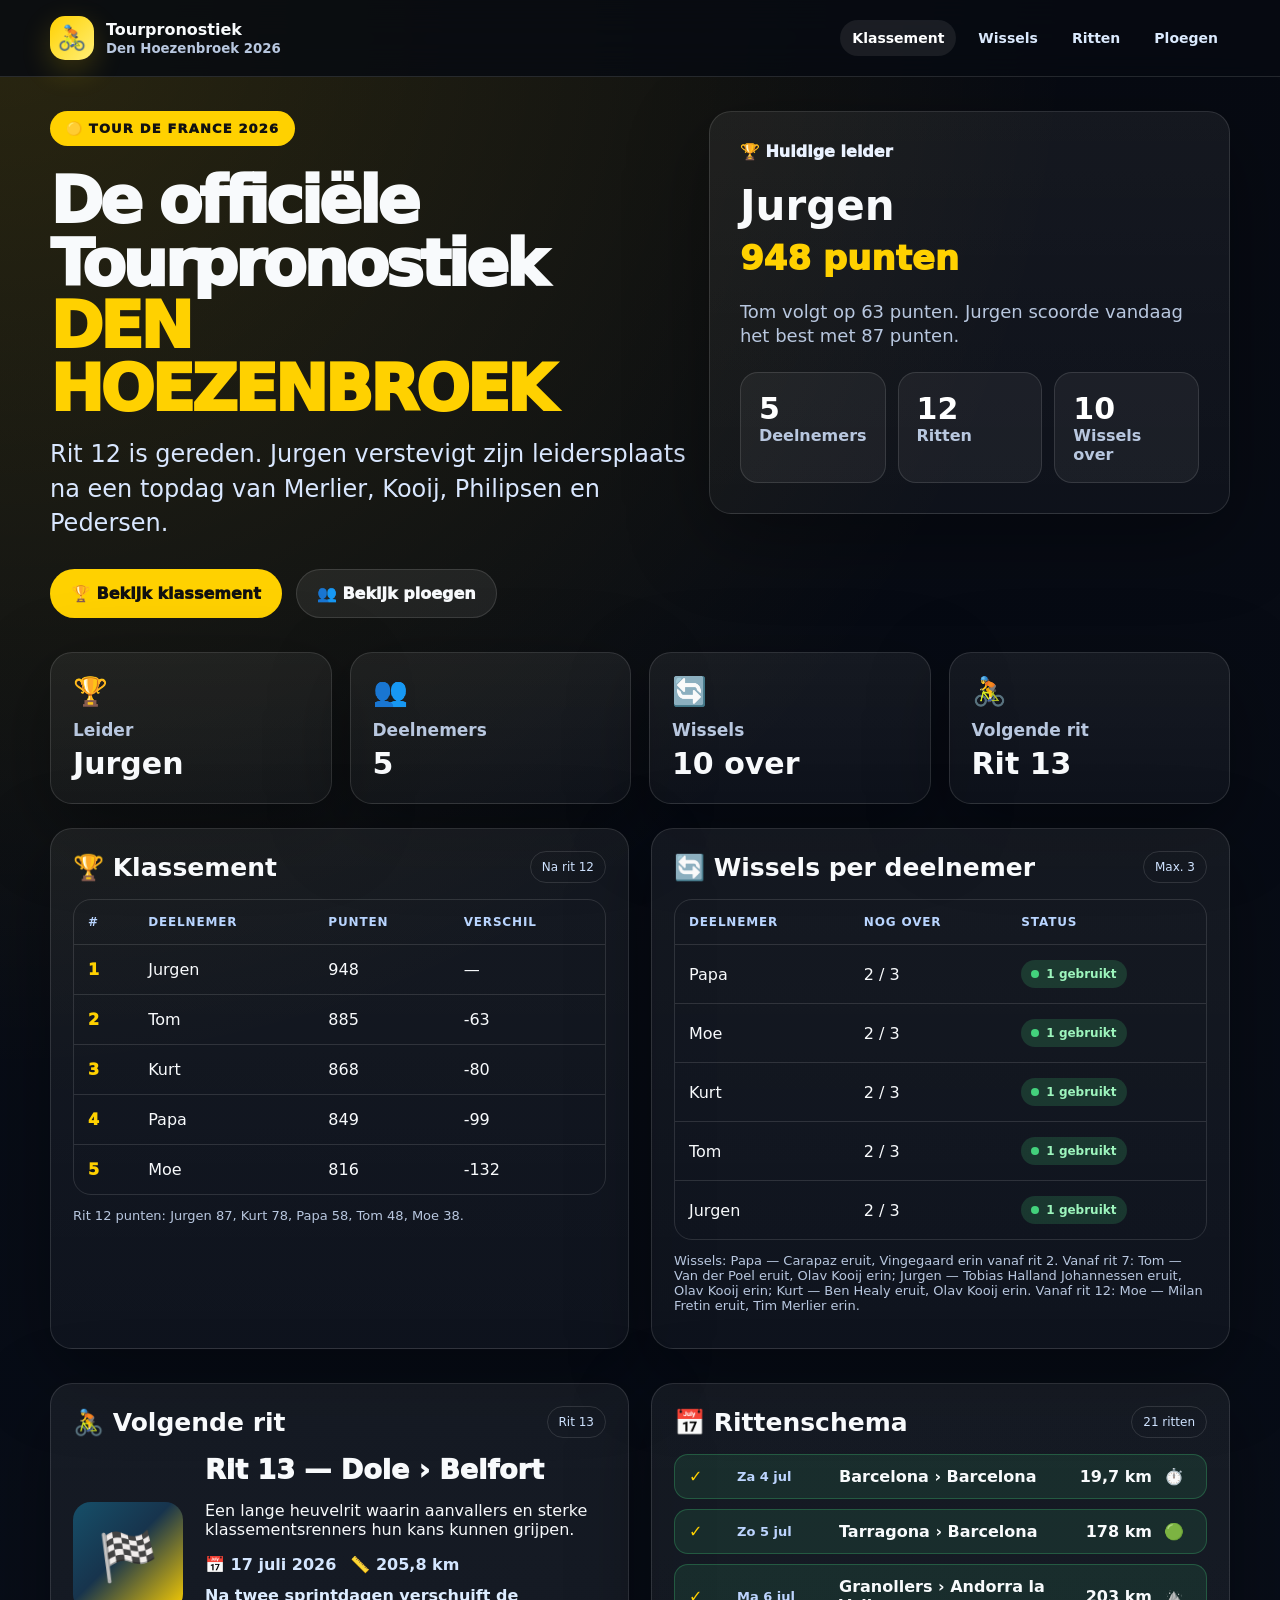
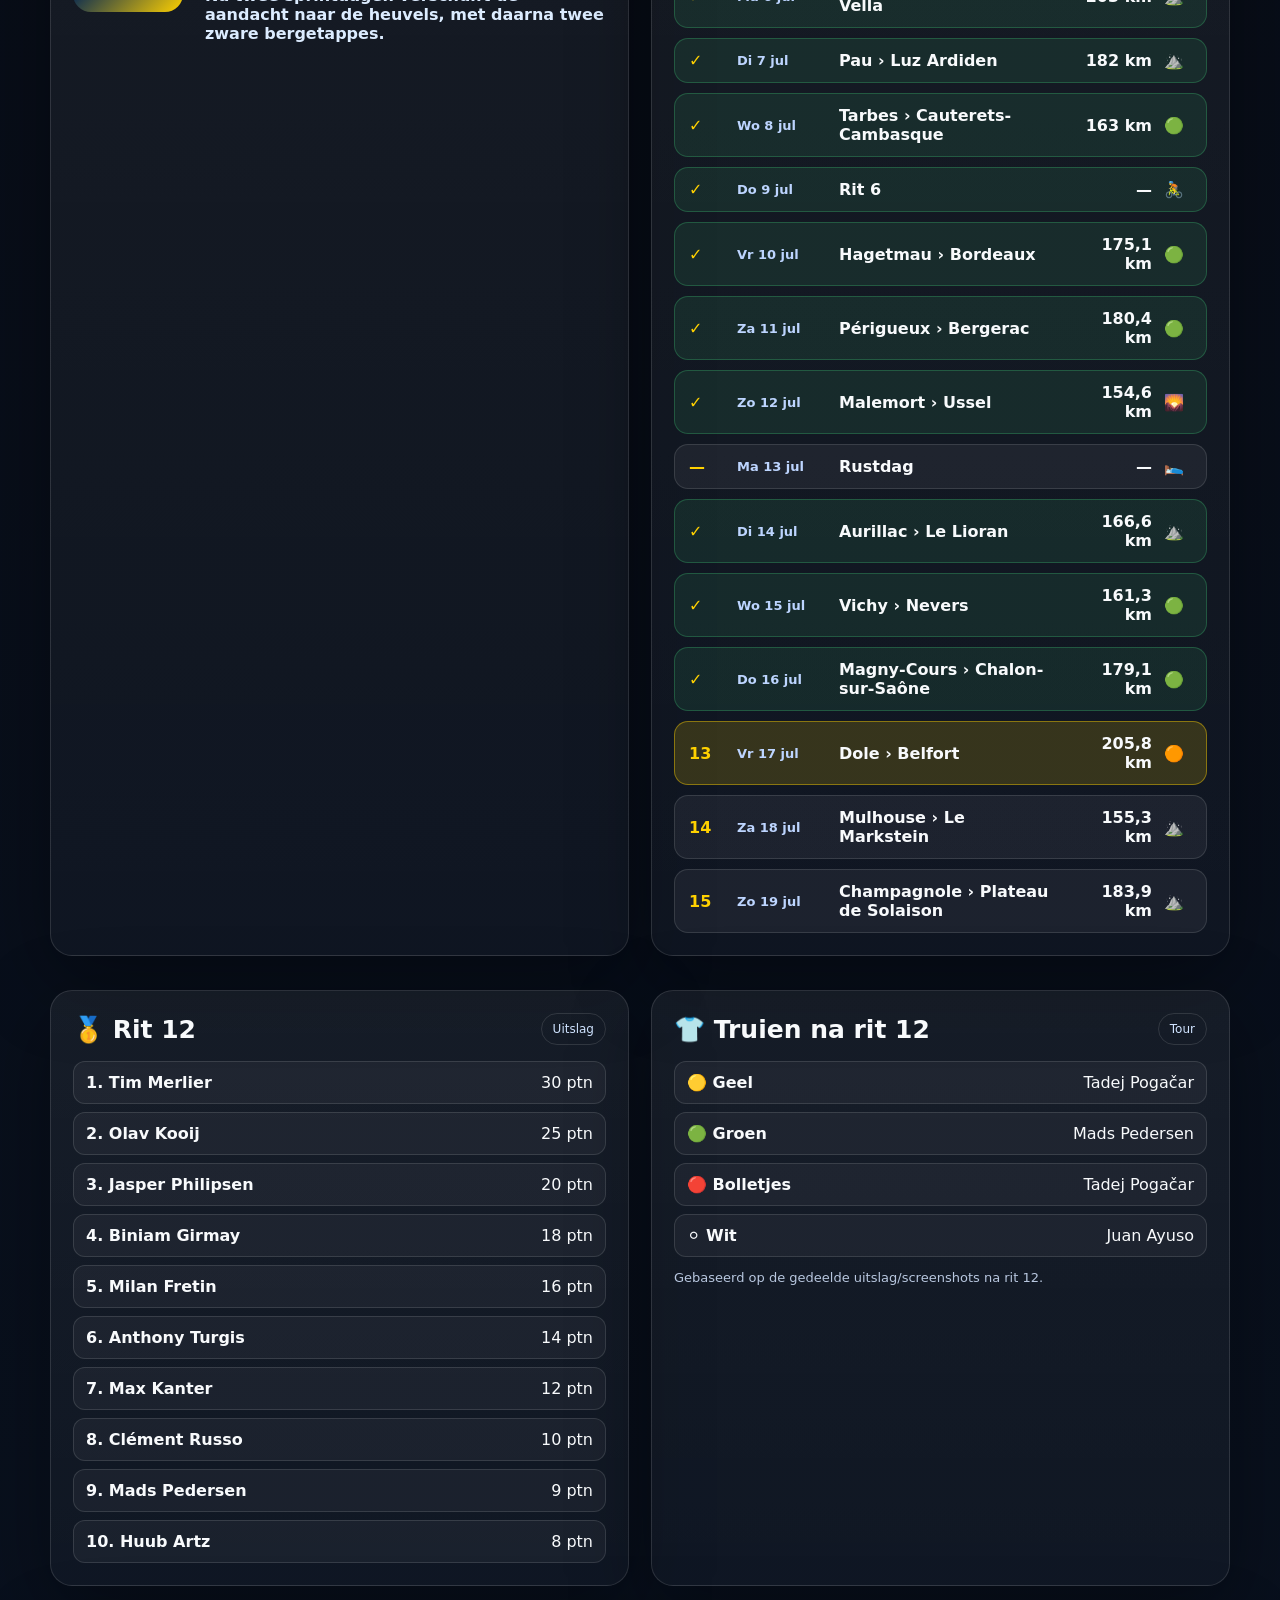
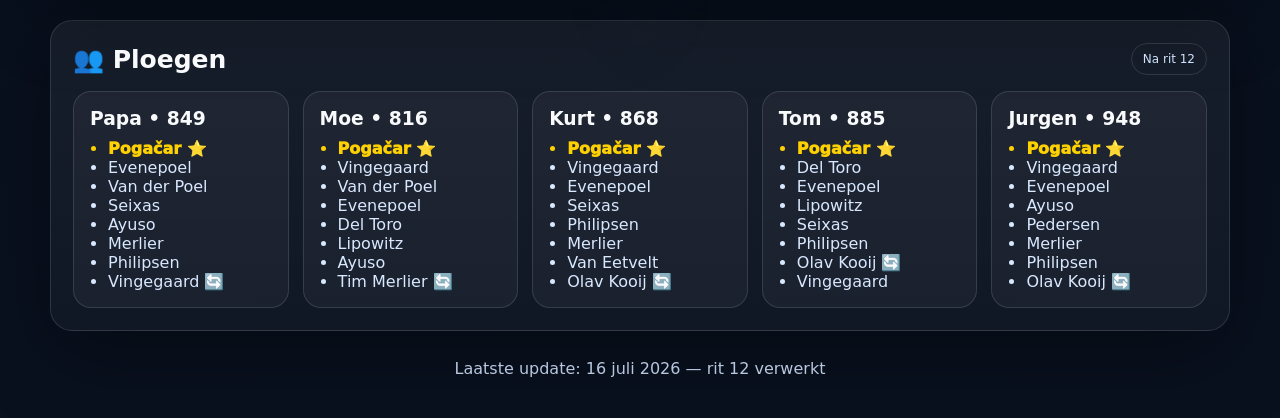
==== index..html @ 15040948 "Add files via upload" ====
<!doctype html>
<html lang="nl">
<head>
  <meta charset="utf-8" />
  <meta name="viewport" content="width=device-width, initial-scale=1" />
  <title>Tourpronostiek Den Hoezenbroek</title>
  <meta name="description" content="De officiële Tourpronostiek van Den Hoezenbroek" />
  <link rel="icon" href="data:image/svg+xml,%3Csvg xmlns='http://www.w3.org/2000/svg' viewBox='0 0 64 64'%3E%3Crect width='64' height='64' rx='16' fill='%23ffd100'/%3E%3Ctext x='32' y='39' text-anchor='middle' font-size='23' font-family='Arial' font-weight='900' fill='%23070a12'%3EDH%3C/text%3E%3C/svg%3E" />
  <style>
    :root{--bg:#070a12;--panel:#111827;--panel2:#172033;--line:rgba(255,255,255,.12);--text:#f8fafc;--muted:#b8c7df;--yellow:#ffd100;--green:#43d17c;--red:#ff5f6d;--blue:#62a6ff;--shadow:0 24px 80px rgba(0,0,0,.35);--radius:22px}
    *{box-sizing:border-box} html{scroll-behavior:smooth} body{margin:0;font-family:Inter,system-ui,-apple-system,Segoe UI,Roboto,Arial,sans-serif;background:radial-gradient(circle at top left,rgba(255,209,0,.14),transparent 28%),linear-gradient(180deg,#070a12 0%,#09111f 100%);color:var(--text);overflow-x:hidden} a{color:inherit;text-decoration:none}.wrap{width:min(1180px,calc(100% - 36px));margin-inline:auto}.site-header{position:sticky;top:0;z-index:10;background:rgba(7,10,18,.82);backdrop-filter:blur(18px);border-bottom:1px solid var(--line)}.nav{height:76px;display:flex;align-items:center;justify-content:space-between;gap:20px}.brand{display:flex;align-items:center;gap:12px;font-weight:900}.brand-icon{display:grid;place-items:center;width:44px;height:44px;border-radius:15px;background:linear-gradient(135deg,var(--yellow),#ffef77);color:#111;font-size:24px;box-shadow:0 10px 30px rgba(255,209,0,.2)}.brand small{display:block;color:var(--muted);font-weight:700;margin-top:2px}.nav-links{display:flex;gap:10px;flex-wrap:wrap}.nav-links a{padding:10px 12px;border-radius:999px;color:#dbeafe;font-weight:800;font-size:14px}.nav-links a:hover,.nav-links a.active{background:rgba(255,255,255,.08);color:#fff}.hero{padding:34px 0 26px}.hero-grid{display:grid;grid-template-columns:1.1fr .9fr;gap:22px;align-items:start}.pill{display:inline-flex;align-items:center;gap:8px;background:var(--yellow);color:#111;padding:10px 16px;border-radius:999px;font-weight:1000;letter-spacing:.09em;text-transform:uppercase;font-size:13px}.title{margin:24px 0 16px;font-size:clamp(38px,5vw,64px);line-height:.98;letter-spacing:-.055em;font-weight:1000}.yellow{display:block;color:var(--yellow)}.lead{max-width:720px;color:#d9e7ff;font-size:clamp(18px,2vw,24px);line-height:1.45;margin:0}.actions{display:flex;gap:14px;flex-wrap:wrap;margin-top:28px}.btn{display:inline-flex;align-items:center;justify-content:center;gap:8px;border-radius:999px;padding:14px 20px;font-weight:1000;border:1px solid var(--line)}.btn.primary{background:var(--yellow);color:#111;border-color:transparent}.btn.secondary{background:rgba(255,255,255,.07)}.card,.panel,.stat-card{background:linear-gradient(180deg,rgba(255,255,255,.06),rgba(255,255,255,.03));border:1px solid var(--line);border-radius:var(--radius);box-shadow:var(--shadow)}.leader{padding:30px}.eyebrow{font-weight:1000;color:#eaf2ff}.leader h2{font-size:42px;margin:20px 0 6px}.leader .points{font-size:34px;font-weight:1000;color:var(--yellow);margin:0 0 16px}.leader p{color:var(--muted);font-size:18px;line-height:1.35}.mini-stats{display:grid;grid-template-columns:repeat(3,1fr);gap:12px;margin-top:24px}.mini{padding:18px;border-radius:18px;background:rgba(255,255,255,.05);border:1px solid var(--line)}.mini strong{display:block;font-size:30px;color:#fff}.mini span{color:var(--muted);font-weight:700}.stat-grid{display:grid;grid-template-columns:repeat(4,1fr);gap:18px;margin:8px 0 24px}.stat-card{padding:22px}.stat-card .icon{font-size:28px}.stat-card h3{margin:12px 0 6px;color:var(--muted);font-size:17px}.stat-card strong{font-size:30px}.layout{display:grid;grid-template-columns:1fr 1fr;gap:22px;margin-bottom:34px}.panel{padding:22px}.panel-head{display:flex;align-items:center;justify-content:space-between;gap:12px;margin-bottom:16px}.panel h2{margin:0;font-size:25px}.tag{font-size:12px;border:1px solid var(--line);border-radius:999px;padding:8px 11px;color:#cfe3ff}.table-wrap{overflow-x:auto;border:1px solid var(--line);border-radius:18px}.table{width:100%;border-collapse:collapse;min-width:520px}.table th,.table td{padding:15px 14px;text-align:left;border-bottom:1px solid var(--line)}.table th{font-size:12px;color:#b9d5ff;text-transform:uppercase;letter-spacing:.07em}.table tr:last-child td{border-bottom:0}.rank{font-weight:1000;color:var(--yellow)}.status{display:inline-flex;align-items:center;gap:7px;background:rgba(67,209,124,.18);color:#9df5bd;border-radius:999px;padding:7px 10px;font-size:12px;font-weight:900}.dot{width:8px;height:8px;border-radius:50%;background:var(--green)}.stage-card{display:grid;grid-template-columns:110px 1fr;gap:22px;align-items:center}.stage-img{width:110px;height:110px;border-radius:18px;background:linear-gradient(135deg,#164f69 0%,#17344d 45%,#ffd100 100%);display:grid;place-items:center;font-size:48px}.stage-title{font-size:27px;font-weight:1000;margin:0 0 10px}.stage-meta{display:flex;flex-wrap:wrap;gap:14px;color:#d4e6ff;font-weight:800}.stage-note{margin-top:12px;color:#dcecff;font-weight:800}.schedule{display:grid;gap:10px}.stage-row{display:grid;grid-template-columns:36px 90px 1fr 80px 28px;align-items:center;gap:12px;padding:12px 14px;border-radius:14px;background:rgba(255,255,255,.055);border:1px solid var(--line);font-weight:900}.stage-row.done{background:rgba(67,209,124,.10);border-color:rgba(67,209,124,.28)}.stage-row.current{background:rgba(255,209,0,.16);border-color:rgba(255,209,0,.42)}.stage-row .num{color:var(--yellow)}.stage-row .date{color:#bdd5ff;font-size:13px}.stage-row .dist{text-align:right}.summary-grid{display:grid;grid-template-columns:repeat(5,1fr);gap:14px}.rider-card{padding:16px;border-radius:18px;background:rgba(255,255,255,.045);border:1px solid var(--line)}.rider-card h3{margin:0 0 10px}.rider-card ul{margin:0;padding-left:18px;color:#d8e8ff}.captain{color:var(--yellow);font-weight:1000}.footer{padding:28px 0 40px;color:var(--muted);text-align:center}.mobile-list{display:none}.result-list{display:grid;gap:8px}.result-item{display:flex;align-items:center;justify-content:space-between;gap:14px;padding:11px 12px;border-radius:12px;background:rgba(255,255,255,.045);border:1px solid var(--line)}.small{font-size:13px;color:var(--muted)}
    @media(max-width:900px){.nav{height:auto;padding:14px 0;align-items:flex-start}.nav-links{justify-content:flex-start}.hero-grid,.layout{grid-template-columns:1fr}.stat-grid{grid-template-columns:1fr 1fr}.leader h2{font-size:34px}.mini-stats{grid-template-columns:1fr 1fr 1fr}.stage-row{grid-template-columns:32px 74px 1fr 64px 24px}.wrap{width:min(100% - 24px,1180px)}}
    @media(max-width:560px){.brand small{display:none}.nav-links a{font-size:13px;padding:8px 9px}.hero{padding:22px 0}.title{font-size:42px;letter-spacing:-.045em}.lead{font-size:17px}.actions .btn{width:100%}.stat-grid{grid-template-columns:1fr}.card,.panel{border-radius:18px}.leader{padding:22px}.mini-stats{grid-template-columns:1fr}.table-wrap{display:none}.mobile-list{display:grid;gap:10px}.standing-card{padding:14px;border-radius:14px;border:1px solid var(--line);background:rgba(255,255,255,.05);display:flex;align-items:center;justify-content:space-between;gap:12px}.standing-card strong{font-size:18px}.standing-card .pts{font-size:20px;font-weight:1000;color:var(--yellow)}.stage-card{grid-template-columns:76px 1fr;gap:14px}.stage-img{width:76px;height:76px;font-size:34px}.stage-title{font-size:22px}.stage-meta{font-size:14px;gap:8px}.stage-row{grid-template-columns:30px 1fr 55px 24px}.stage-row .date{display:none}.stage-row .dist{font-size:13px}.summary-grid{grid-template-columns:1fr}.panel h2{font-size:22px}.table{min-width:0}.result-item{font-size:14px}}
  </style>
</head>
<body>
  <header class="site-header"><div class="wrap nav"><a class="brand" href="#"><span class="brand-icon">🚴</span><span>Tourpronostiek<br><small>Den Hoezenbroek 2026</small></span></a><nav class="nav-links"><a class="active" href="#klassement">Klassement</a><a href="#wissels">Wissels</a><a href="#ritten">Ritten</a><a href="#ploegen">Ploegen</a></nav></div></header>
  <main class="wrap">
    <section class="hero"><div class="hero-grid"><div><div class="pill">🟡 Tour de France 2026</div><h1 class="title">De officiële<br>Tourpronostiek<span class="yellow">DEN HOEZENBROEK</span></h1><p class="lead">Rit 12 is gereden. Jurgen verstevigt zijn leidersplaats na een topdag van Merlier, Kooij, Philipsen en Pedersen.</p><div class="actions"><a class="btn primary" href="#klassement">🏆 Bekijk klassement</a><a class="btn secondary" href="#ploegen">👥 Bekijk ploegen</a></div></div><aside class="card leader"><div class="eyebrow">🏆 Huidige leider</div><h2>Jurgen</h2><p class="points">948 punten</p><p>Tom volgt op 63 punten. Jurgen scoorde vandaag het best met 87 punten.</p><div class="mini-stats"><div class="mini"><strong>5</strong><span>Deelnemers</span></div><div class="mini"><strong>12</strong><span>Ritten</span></div><div class="mini"><strong>10</strong><span>Wissels over</span></div></div></aside></div></section>
    <section class="stat-grid"><div class="stat-card"><div class="icon">🏆</div><h3>Leider</h3><strong>Jurgen</strong></div><div class="stat-card"><div class="icon">👥</div><h3>Deelnemers</h3><strong>5</strong></div><div class="stat-card"><div class="icon">🔄</div><h3>Wissels</h3><strong>10 over</strong></div><div class="stat-card"><div class="icon">🚴</div><h3>Volgende rit</h3><strong>Rit 13</strong></div></section>
    <section class="layout" id="klassement"><div class="panel"><div class="panel-head"><h2>🏆 Klassement</h2><span class="tag">Na rit 12</span></div><div class="table-wrap"><table class="table"><thead><tr><th>#</th><th>Deelnemer</th><th>Punten</th><th>Verschil</th></tr></thead><tbody><tr><td class="rank">1</td><td>Jurgen</td><td>948</td><td>—</td></tr><tr><td class="rank">2</td><td>Tom</td><td>885</td><td>-63</td></tr><tr><td class="rank">3</td><td>Kurt</td><td>868</td><td>-80</td></tr><tr><td class="rank">4</td><td>Papa</td><td>849</td><td>-99</td></tr><tr><td class="rank">5</td><td>Moe</td><td>816</td><td>-132</td></tr></tbody></table></div><div class="mobile-list"><div class="standing-card"><div><strong>🥇 Jurgen</strong><br><span class="small">Leider</span></div><div class="pts">948</div></div><div class="standing-card"><div><strong>🥈 Tom</strong><br><span class="small">-63</span></div><div class="pts">885</div></div><div class="standing-card"><div><strong>🥉 Kurt</strong><br><span class="small">-80</span></div><div class="pts">868</div></div><div class="standing-card"><div><strong>4. Papa</strong><br><span class="small">-99</span></div><div class="pts">849</div></div><div class="standing-card"><div><strong>5. Moe</strong><br><span class="small">-132</span></div><div class="pts">816</div></div></div><p class="small">Rit 12 punten: Jurgen 87, Kurt 78, Papa 58, Tom 48, Moe 38.</p></div>
      <div class="panel" id="wissels"><div class="panel-head"><h2>🔄 Wissels per deelnemer</h2><span class="tag">Max. 3</span></div><div class="table-wrap"><table class="table"><thead><tr><th>Deelnemer</th><th>Nog over</th><th>Status</th></tr></thead><tbody><tr><td>Papa</td><td>2 / 3</td><td><span class="status"><span class="dot"></span>1 gebruikt</span></td></tr><tr><td>Moe</td><td>2 / 3</td><td><span class="status"><span class="dot"></span>1 gebruikt</span></td></tr><tr><td>Kurt</td><td>2 / 3</td><td><span class="status"><span class="dot"></span>1 gebruikt</span></td></tr><tr><td>Tom</td><td>2 / 3</td><td><span class="status"><span class="dot"></span>1 gebruikt</span></td></tr><tr><td>Jurgen</td><td>2 / 3</td><td><span class="status"><span class="dot"></span>1 gebruikt</span></td></tr></tbody></table></div><div class="mobile-list"><div class="standing-card"><strong>Papa</strong><span class="pts">2/3</span></div><div class="standing-card"><strong>Moe</strong><span class="pts">2/3</span></div><div class="standing-card"><strong>Kurt</strong><span class="pts">2/3</span></div><div class="standing-card"><strong>Tom</strong><span class="pts">2/3</span></div><div class="standing-card"><strong>Jurgen</strong><span class="pts">2/3</span></div></div><p class="small">Wissels: Papa — Carapaz eruit, Vingegaard erin vanaf rit 2. Vanaf rit 7: Tom — Van der Poel eruit, Olav Kooij erin; Jurgen — Tobias Halland Johannessen eruit, Olav Kooij erin; Kurt — Ben Healy eruit, Olav Kooij erin. Vanaf rit 12: Moe — Milan Fretin eruit, Tim Merlier erin.</p></div></section>
    <section class="layout" id="ritten"><div class="panel"><div class="panel-head"><h2>🚴 Volgende rit</h2><span class="tag">Rit 13</span></div><div class="stage-card"><div class="stage-img">🏁</div><div><p class="stage-title">Rit 13 — Dole › Belfort</p><p>Een lange heuvelrit waarin aanvallers en sterke klassementsrenners hun kans kunnen grijpen.</p><div class="stage-meta"><span>📅 17 juli 2026</span><span>📏 205,8 km</span></div><p class="stage-note">Na twee sprintdagen verschuift de aandacht naar de heuvels, met daarna twee zware bergetappes.</p></div></div></div><div class="panel"><div class="panel-head"><h2>📅 Rittenschema</h2><span class="tag">21 ritten</span></div><div class="schedule"><div class="stage-row done"><span class="num">✓</span><span class="date">Za 4 jul</span><span>Barcelona › Barcelona</span><span class="dist">19,7 km</span><span>⏱️</span></div><div class="stage-row done"><span class="num">✓</span><span class="date">Zo 5 jul</span><span>Tarragona › Barcelona</span><span class="dist">178 km</span><span>🟢</span></div><div class="stage-row done"><span class="num">✓</span><span class="date">Ma 6 jul</span><span>Granollers › Andorra la Vella</span><span class="dist">203 km</span><span>⛰️</span></div><div class="stage-row done"><span class="num">✓</span><span class="date">Di 7 jul</span><span>Pau › Luz Ardiden</span><span class="dist">182 km</span><span>⛰️</span></div><div class="stage-row done"><span class="num">✓</span><span class="date">Wo 8 jul</span><span>Tarbes › Cauterets-Cambasque</span><span class="dist">163 km</span><span>🟢</span></div><div class="stage-row done"><span class="num">✓</span><span class="date">Do 9 jul</span><span>Rit 6</span><span class="dist">—</span><span>🚴</span></div><div class="stage-row done"><span class="num">✓</span><span class="date">Vr 10 jul</span><span>Hagetmau › Bordeaux</span><span class="dist">175,1 km</span><span>🟢</span></div><div class="stage-row done"><span class="num">✓</span><span class="date">Za 11 jul</span><span>Périgueux › Bergerac</span><span class="dist">180,4 km</span><span>🟢</span></div><div class="stage-row done"><span class="num">✓</span><span class="date">Zo 12 jul</span><span>Malemort › Ussel</span><span class="dist">154,6 km</span><span>🌄</span></div><div class="stage-row"><span class="num">—</span><span class="date">Ma 13 jul</span><span>Rustdag</span><span class="dist">—</span><span>🛌</span></div><div class="stage-row done"><span class="num">✓</span><span class="date">Di 14 jul</span><span>Aurillac › Le Lioran</span><span class="dist">166,6 km</span><span>⛰️</span></div><div class="stage-row done"><span class="num">✓</span><span class="date">Wo 15 jul</span><span>Vichy › Nevers</span><span class="dist">161,3 km</span><span>🟢</span></div><div class="stage-row done"><span class="num">✓</span><span class="date">Do 16 jul</span><span>Magny-Cours › Chalon-sur-Saône</span><span class="dist">179,1 km</span><span>🟢</span></div><div class="stage-row current"><span class="num">13</span><span class="date">Vr 17 jul</span><span>Dole › Belfort</span><span class="dist">205,8 km</span><span>🟠</span></div><div class="stage-row"><span class="num">14</span><span class="date">Za 18 jul</span><span>Mulhouse › Le Markstein</span><span class="dist">155,3 km</span><span>⛰️</span></div><div class="stage-row"><span class="num">15</span><span class="date">Zo 19 jul</span><span>Champagnole › Plateau de Solaison</span><span class="dist">183,9 km</span><span>⛰️</span></div></div></div></section>
    <section class="layout"><div class="panel"><div class="panel-head"><h2>🥇 Rit 12</h2><span class="tag">Uitslag</span></div><div class="result-list"><div class="result-item"><strong>1. Tim Merlier</strong><span>30 ptn</span></div><div class="result-item"><strong>2. Olav Kooij</strong><span>25 ptn</span></div><div class="result-item"><strong>3. Jasper Philipsen</strong><span>20 ptn</span></div><div class="result-item"><strong>4. Biniam Girmay</strong><span>18 ptn</span></div><div class="result-item"><strong>5. Milan Fretin</strong><span>16 ptn</span></div><div class="result-item"><strong>6. Anthony Turgis</strong><span>14 ptn</span></div><div class="result-item"><strong>7. Max Kanter</strong><span>12 ptn</span></div><div class="result-item"><strong>8. Clément Russo</strong><span>10 ptn</span></div><div class="result-item"><strong>9. Mads Pedersen</strong><span>9 ptn</span></div><div class="result-item"><strong>10. Huub Artz</strong><span>8 ptn</span></div></div></div><div class="panel"><div class="panel-head"><h2>👕 Truien na rit 12</h2><span class="tag">Tour</span></div><div class="result-list"><div class="result-item"><strong>🟡 Geel</strong><span>Tadej Pogačar</span></div><div class="result-item"><strong>🟢 Groen</strong><span>Mads Pedersen</span></div><div class="result-item"><strong>🔴 Bolletjes</strong><span>Tadej Pogačar</span></div><div class="result-item"><strong>⚪ Wit</strong><span>Juan Ayuso</span></div></div><p class="small">Gebaseerd op de gedeelde uitslag/screenshots na rit 12.</p></div></section>
    <section class="panel" id="ploegen"><div class="panel-head"><h2>👥 Ploegen</h2><span class="tag">Na rit 12</span></div><div class="summary-grid"><div class="rider-card"><h3>Papa • 849</h3><ul><li class="captain">Pogačar ⭐</li><li>Evenepoel</li><li>Van der Poel</li><li>Seixas</li><li>Ayuso</li><li>Merlier</li><li>Philipsen</li><li>Vingegaard 🔄</li></ul></div><div class="rider-card"><h3>Moe • 816</h3><ul><li class="captain">Pogačar ⭐</li><li>Vingegaard</li><li>Van der Poel</li><li>Evenepoel</li><li>Del Toro</li><li>Lipowitz</li><li>Ayuso</li><li>Tim Merlier 🔄</li></ul></div><div class="rider-card"><h3>Kurt • 868</h3><ul><li class="captain">Pogačar ⭐</li><li>Vingegaard</li><li>Evenepoel</li><li>Seixas</li><li>Philipsen</li><li>Merlier</li><li>Van Eetvelt</li><li>Olav Kooij 🔄</li></ul></div><div class="rider-card"><h3>Tom • 885</h3><ul><li class="captain">Pogačar ⭐</li><li>Del Toro</li><li>Evenepoel</li><li>Lipowitz</li><li>Seixas</li><li>Philipsen</li><li>Olav Kooij 🔄</li><li>Vingegaard</li></ul></div><div class="rider-card"><h3>Jurgen • 948</h3><ul><li class="captain">Pogačar ⭐</li><li>Vingegaard</li><li>Evenepoel</li><li>Ayuso</li><li>Pedersen</li><li>Merlier</li><li>Philipsen</li><li>Olav Kooij 🔄</li></ul></div></div></section>
  </main><footer class="wrap footer">Laatste update: 16 juli 2026 — rit 12 verwerkt</footer>
</body>
</html>
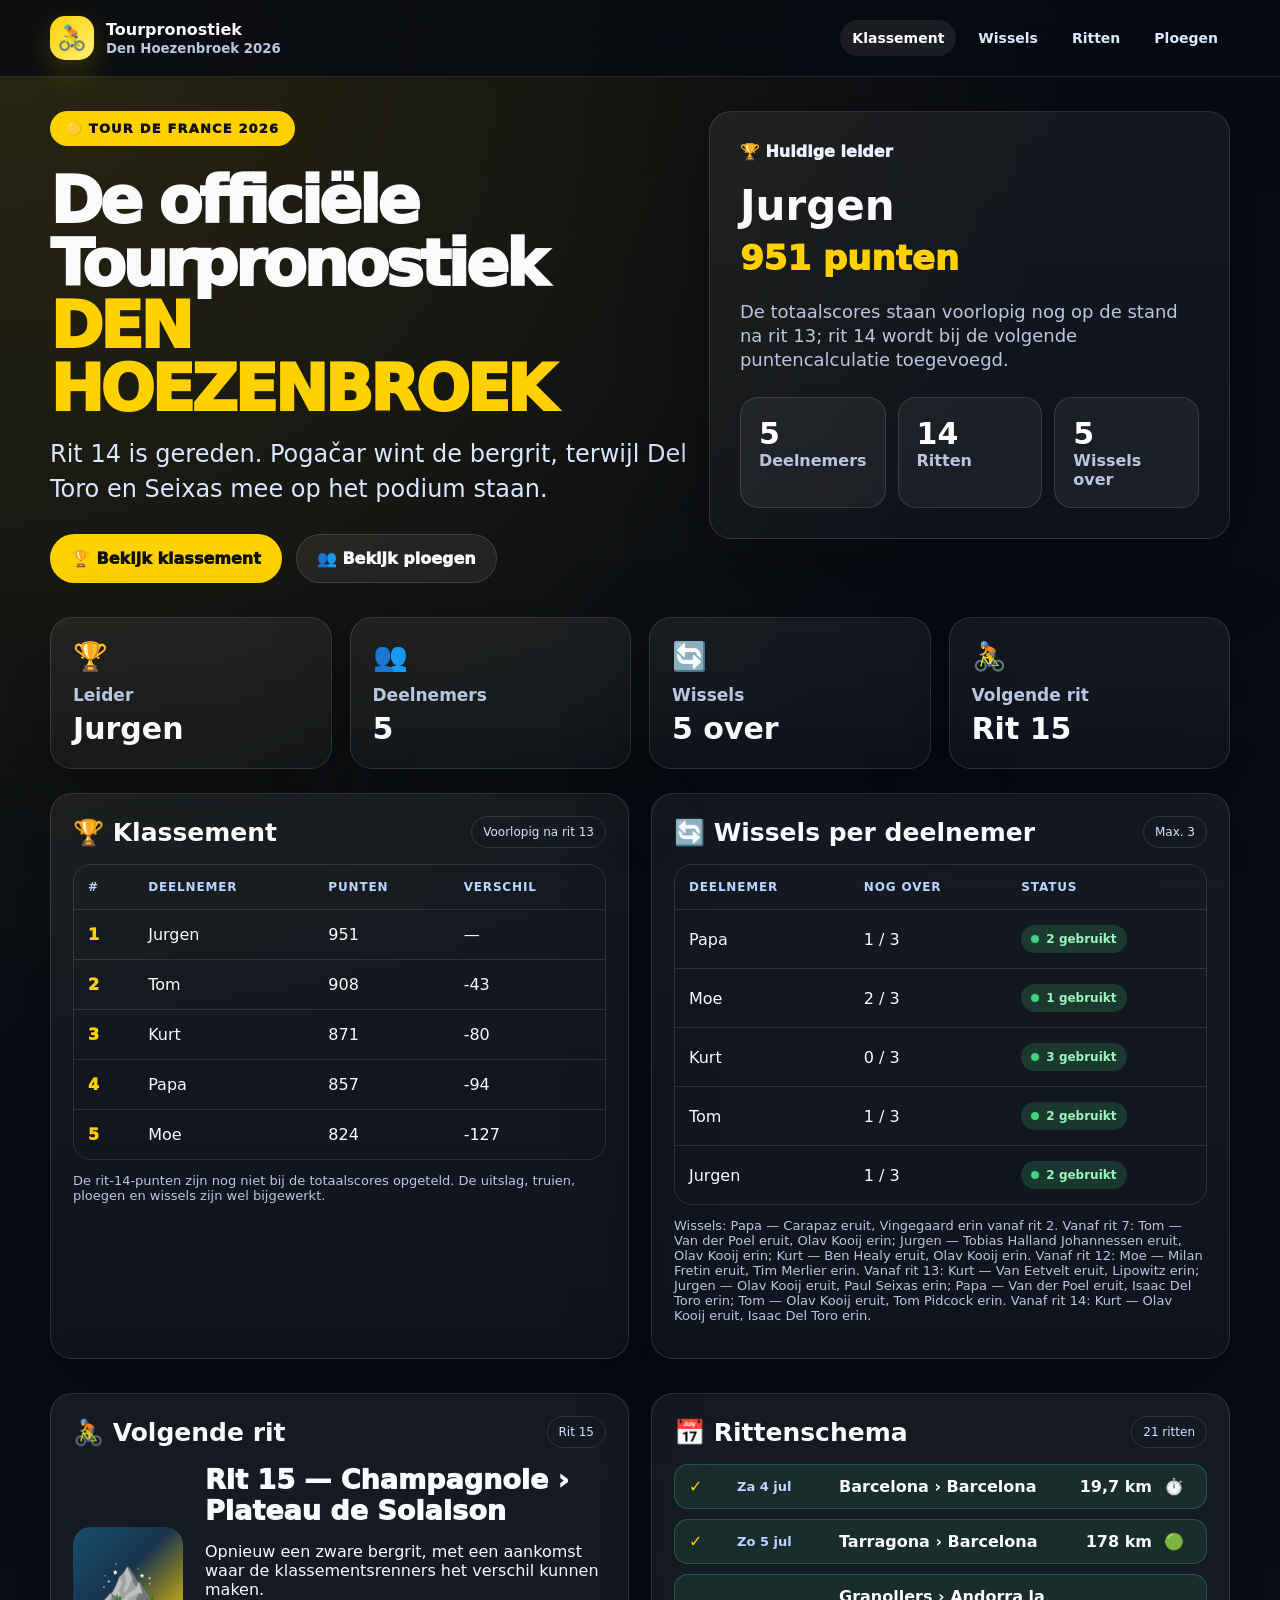
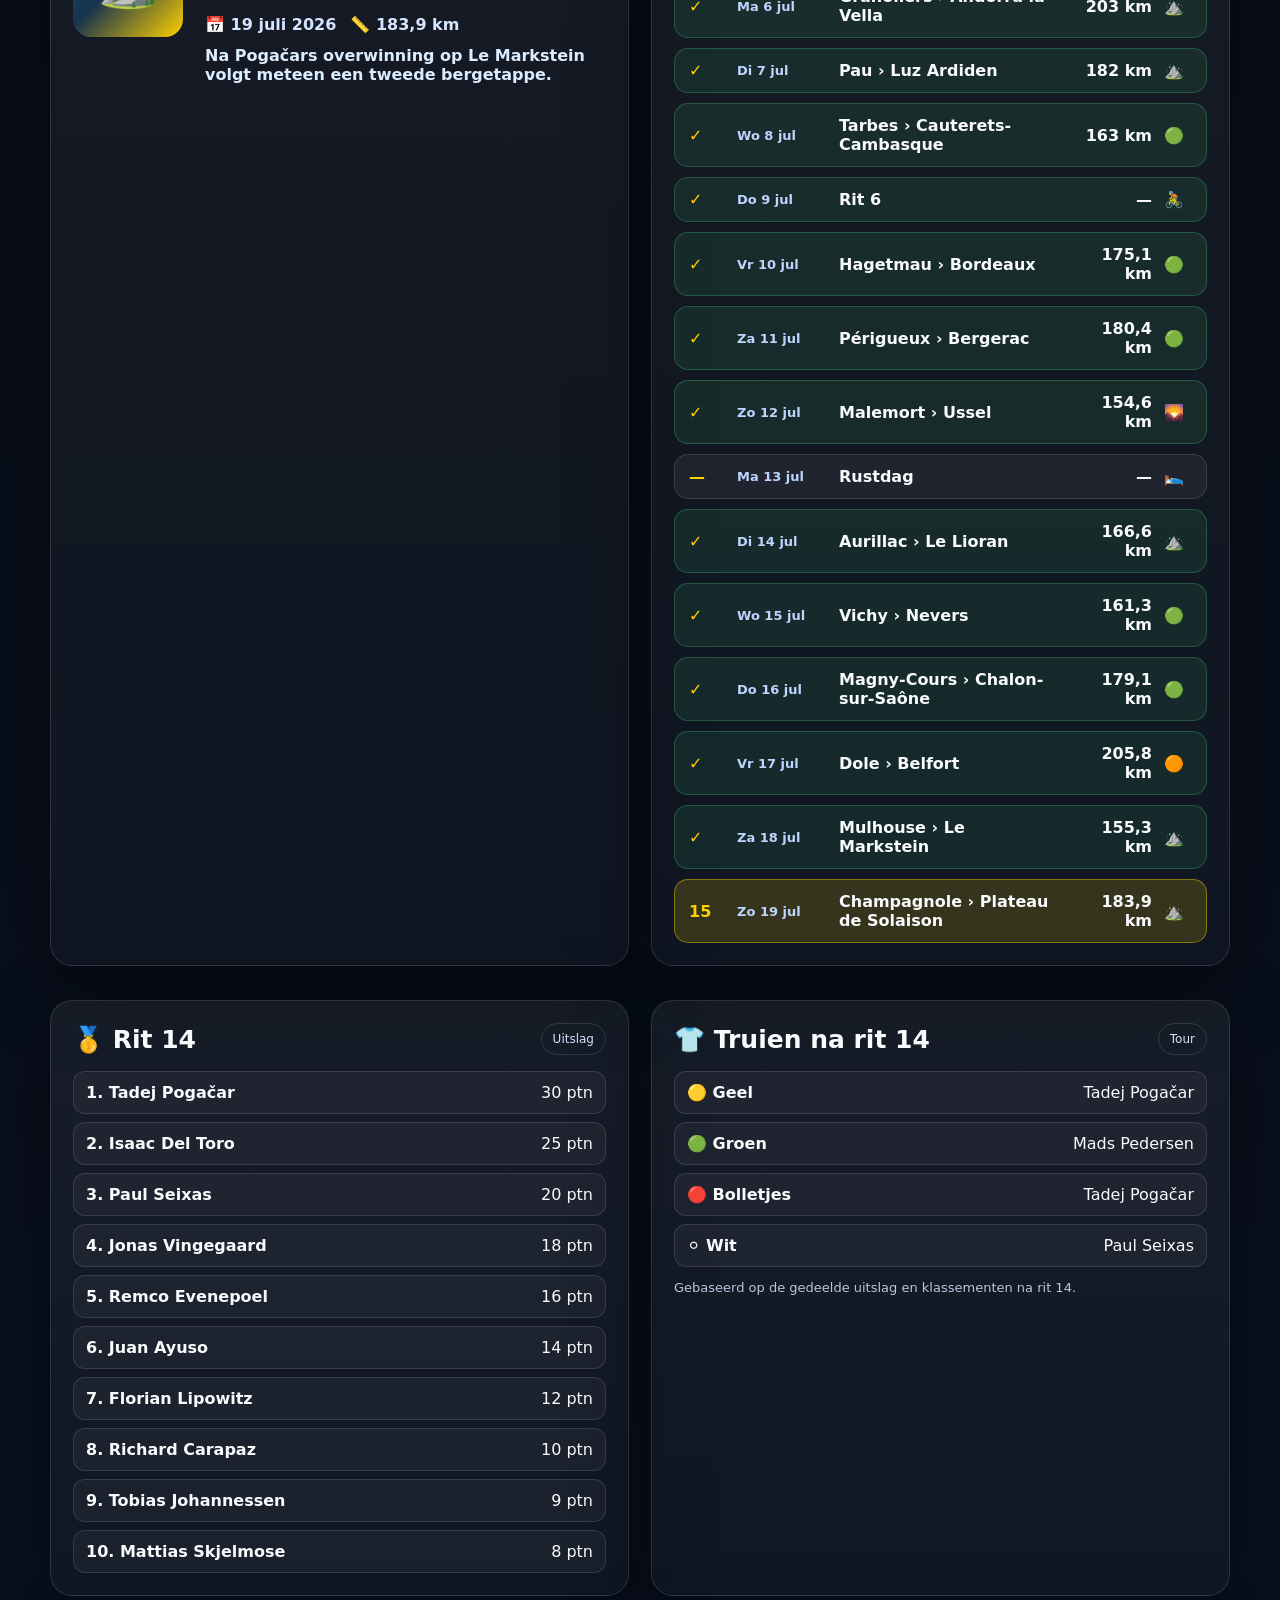
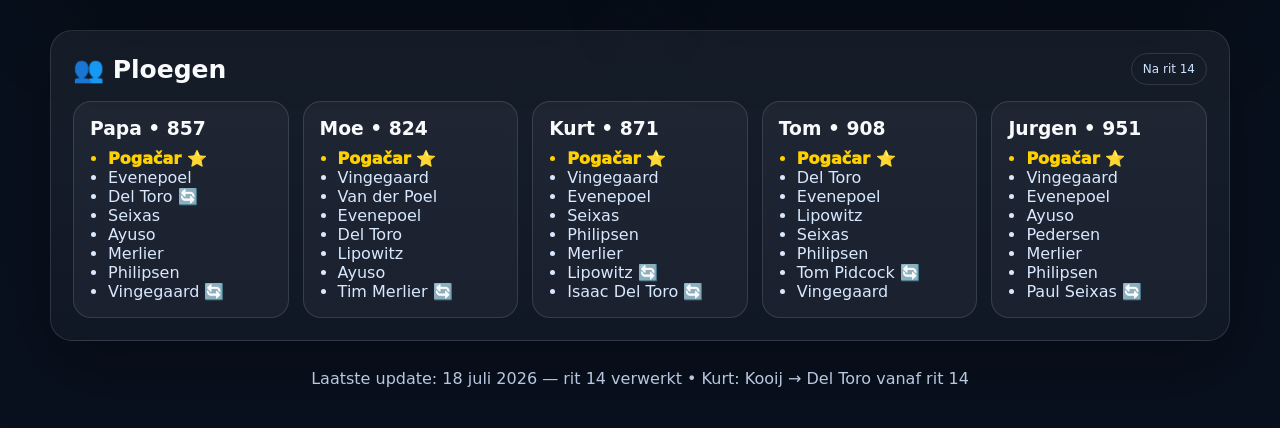
==== commit a04acc01: "Add files via upload" ====
--- a/index..html
+++ b/index..html
@@ -16,13 +16,29 @@
 <body>
   <header class="site-header"><div class="wrap nav"><a class="brand" href="#"><span class="brand-icon">🚴</span><span>Tourpronostiek<br><small>Den Hoezenbroek 2026</small></span></a><nav class="nav-links"><a class="active" href="#klassement">Klassement</a><a href="#wissels">Wissels</a><a href="#ritten">Ritten</a><a href="#ploegen">Ploegen</a></nav></div></header>
   <main class="wrap">
-    <section class="hero"><div class="hero-grid"><div><div class="pill">🟡 Tour de France 2026</div><h1 class="title">De officiële<br>Tourpronostiek<span class="yellow">DEN HOEZENBROEK</span></h1><p class="lead">Rit 12 is gereden. Jurgen verstevigt zijn leidersplaats na een topdag van Merlier, Kooij, Philipsen en Pedersen.</p><div class="actions"><a class="btn primary" href="#klassement">🏆 Bekijk klassement</a><a class="btn secondary" href="#ploegen">👥 Bekijk ploegen</a></div></div><aside class="card leader"><div class="eyebrow">🏆 Huidige leider</div><h2>Jurgen</h2><p class="points">948 punten</p><p>Tom volgt op 63 punten. Jurgen scoorde vandaag het best met 87 punten.</p><div class="mini-stats"><div class="mini"><strong>5</strong><span>Deelnemers</span></div><div class="mini"><strong>12</strong><span>Ritten</span></div><div class="mini"><strong>10</strong><span>Wissels over</span></div></div></aside></div></section>
-    <section class="stat-grid"><div class="stat-card"><div class="icon">🏆</div><h3>Leider</h3><strong>Jurgen</strong></div><div class="stat-card"><div class="icon">👥</div><h3>Deelnemers</h3><strong>5</strong></div><div class="stat-card"><div class="icon">🔄</div><h3>Wissels</h3><strong>10 over</strong></div><div class="stat-card"><div class="icon">🚴</div><h3>Volgende rit</h3><strong>Rit 13</strong></div></section>
-    <section class="layout" id="klassement"><div class="panel"><div class="panel-head"><h2>🏆 Klassement</h2><span class="tag">Na rit 12</span></div><div class="table-wrap"><table class="table"><thead><tr><th>#</th><th>Deelnemer</th><th>Punten</th><th>Verschil</th></tr></thead><tbody><tr><td class="rank">1</td><td>Jurgen</td><td>948</td><td>—</td></tr><tr><td class="rank">2</td><td>Tom</td><td>885</td><td>-63</td></tr><tr><td class="rank">3</td><td>Kurt</td><td>868</td><td>-80</td></tr><tr><td class="rank">4</td><td>Papa</td><td>849</td><td>-99</td></tr><tr><td class="rank">5</td><td>Moe</td><td>816</td><td>-132</td></tr></tbody></table></div><div class="mobile-list"><div class="standing-card"><div><strong>🥇 Jurgen</strong><br><span class="small">Leider</span></div><div class="pts">948</div></div><div class="standing-card"><div><strong>🥈 Tom</strong><br><span class="small">-63</span></div><div class="pts">885</div></div><div class="standing-card"><div><strong>🥉 Kurt</strong><br><span class="small">-80</span></div><div class="pts">868</div></div><div class="standing-card"><div><strong>4. Papa</strong><br><span class="small">-99</span></div><div class="pts">849</div></div><div class="standing-card"><div><strong>5. Moe</strong><br><span class="small">-132</span></div><div class="pts">816</div></div></div><p class="small">Rit 12 punten: Jurgen 87, Kurt 78, Papa 58, Tom 48, Moe 38.</p></div>
-      <div class="panel" id="wissels"><div class="panel-head"><h2>🔄 Wissels per deelnemer</h2><span class="tag">Max. 3</span></div><div class="table-wrap"><table class="table"><thead><tr><th>Deelnemer</th><th>Nog over</th><th>Status</th></tr></thead><tbody><tr><td>Papa</td><td>2 / 3</td><td><span class="status"><span class="dot"></span>1 gebruikt</span></td></tr><tr><td>Moe</td><td>2 / 3</td><td><span class="status"><span class="dot"></span>1 gebruikt</span></td></tr><tr><td>Kurt</td><td>2 / 3</td><td><span class="status"><span class="dot"></span>1 gebruikt</span></td></tr><tr><td>Tom</td><td>2 / 3</td><td><span class="status"><span class="dot"></span>1 gebruikt</span></td></tr><tr><td>Jurgen</td><td>2 / 3</td><td><span class="status"><span class="dot"></span>1 gebruikt</span></td></tr></tbody></table></div><div class="mobile-list"><div class="standing-card"><strong>Papa</strong><span class="pts">2/3</span></div><div class="standing-card"><strong>Moe</strong><span class="pts">2/3</span></div><div class="standing-card"><strong>Kurt</strong><span class="pts">2/3</span></div><div class="standing-card"><strong>Tom</strong><span class="pts">2/3</span></div><div class="standing-card"><strong>Jurgen</strong><span class="pts">2/3</span></div></div><p class="small">Wissels: Papa — Carapaz eruit, Vingegaard erin vanaf rit 2. Vanaf rit 7: Tom — Van der Poel eruit, Olav Kooij erin; Jurgen — Tobias Halland Johannessen eruit, Olav Kooij erin; Kurt — Ben Healy eruit, Olav Kooij erin. Vanaf rit 12: Moe — Milan Fretin eruit, Tim Merlier erin.</p></div></section>
-    <section class="layout" id="ritten"><div class="panel"><div class="panel-head"><h2>🚴 Volgende rit</h2><span class="tag">Rit 13</span></div><div class="stage-card"><div class="stage-img">🏁</div><div><p class="stage-title">Rit 13 — Dole › Belfort</p><p>Een lange heuvelrit waarin aanvallers en sterke klassementsrenners hun kans kunnen grijpen.</p><div class="stage-meta"><span>📅 17 juli 2026</span><span>📏 205,8 km</span></div><p class="stage-note">Na twee sprintdagen verschuift de aandacht naar de heuvels, met daarna twee zware bergetappes.</p></div></div></div><div class="panel"><div class="panel-head"><h2>📅 Rittenschema</h2><span class="tag">21 ritten</span></div><div class="schedule"><div class="stage-row done"><span class="num">✓</span><span class="date">Za 4 jul</span><span>Barcelona › Barcelona</span><span class="dist">19,7 km</span><span>⏱️</span></div><div class="stage-row done"><span class="num">✓</span><span class="date">Zo 5 jul</span><span>Tarragona › Barcelona</span><span class="dist">178 km</span><span>🟢</span></div><div class="stage-row done"><span class="num">✓</span><span class="date">Ma 6 jul</span><span>Granollers › Andorra la Vella</span><span class="dist">203 km</span><span>⛰️</span></div><div class="stage-row done"><span class="num">✓</span><span class="date">Di 7 jul</span><span>Pau › Luz Ardiden</span><span class="dist">182 km</span><span>⛰️</span></div><div class="stage-row done"><span class="num">✓</span><span class="date">Wo 8 jul</span><span>Tarbes › Cauterets-Cambasque</span><span class="dist">163 km</span><span>🟢</span></div><div class="stage-row done"><span class="num">✓</span><span class="date">Do 9 jul</span><span>Rit 6</span><span class="dist">—</span><span>🚴</span></div><div class="stage-row done"><span class="num">✓</span><span class="date">Vr 10 jul</span><span>Hagetmau › Bordeaux</span><span class="dist">175,1 km</span><span>🟢</span></div><div class="stage-row done"><span class="num">✓</span><span class="date">Za 11 jul</span><span>Périgueux › Bergerac</span><span class="dist">180,4 km</span><span>🟢</span></div><div class="stage-row done"><span class="num">✓</span><span class="date">Zo 12 jul</span><span>Malemort › Ussel</span><span class="dist">154,6 km</span><span>🌄</span></div><div class="stage-row"><span class="num">—</span><span class="date">Ma 13 jul</span><span>Rustdag</span><span class="dist">—</span><span>🛌</span></div><div class="stage-row done"><span class="num">✓</span><span class="date">Di 14 jul</span><span>Aurillac › Le Lioran</span><span class="dist">166,6 km</span><span>⛰️</span></div><div class="stage-row done"><span class="num">✓</span><span class="date">Wo 15 jul</span><span>Vichy › Nevers</span><span class="dist">161,3 km</span><span>🟢</span></div><div class="stage-row done"><span class="num">✓</span><span class="date">Do 16 jul</span><span>Magny-Cours › Chalon-sur-Saône</span><span class="dist">179,1 km</span><span>🟢</span></div><div class="stage-row current"><span class="num">13</span><span class="date">Vr 17 jul</span><span>Dole › Belfort</span><span class="dist">205,8 km</span><span>🟠</span></div><div class="stage-row"><span class="num">14</span><span class="date">Za 18 jul</span><span>Mulhouse › Le Markstein</span><span class="dist">155,3 km</span><span>⛰️</span></div><div class="stage-row"><span class="num">15</span><span class="date">Zo 19 jul</span><span>Champagnole › Plateau de Solaison</span><span class="dist">183,9 km</span><span>⛰️</span></div></div></div></section>
-    <section class="layout"><div class="panel"><div class="panel-head"><h2>🥇 Rit 12</h2><span class="tag">Uitslag</span></div><div class="result-list"><div class="result-item"><strong>1. Tim Merlier</strong><span>30 ptn</span></div><div class="result-item"><strong>2. Olav Kooij</strong><span>25 ptn</span></div><div class="result-item"><strong>3. Jasper Philipsen</strong><span>20 ptn</span></div><div class="result-item"><strong>4. Biniam Girmay</strong><span>18 ptn</span></div><div class="result-item"><strong>5. Milan Fretin</strong><span>16 ptn</span></div><div class="result-item"><strong>6. Anthony Turgis</strong><span>14 ptn</span></div><div class="result-item"><strong>7. Max Kanter</strong><span>12 ptn</span></div><div class="result-item"><strong>8. Clément Russo</strong><span>10 ptn</span></div><div class="result-item"><strong>9. Mads Pedersen</strong><span>9 ptn</span></div><div class="result-item"><strong>10. Huub Artz</strong><span>8 ptn</span></div></div></div><div class="panel"><div class="panel-head"><h2>👕 Truien na rit 12</h2><span class="tag">Tour</span></div><div class="result-list"><div class="result-item"><strong>🟡 Geel</strong><span>Tadej Pogačar</span></div><div class="result-item"><strong>🟢 Groen</strong><span>Mads Pedersen</span></div><div class="result-item"><strong>🔴 Bolletjes</strong><span>Tadej Pogačar</span></div><div class="result-item"><strong>⚪ Wit</strong><span>Juan Ayuso</span></div></div><p class="small">Gebaseerd op de gedeelde uitslag/screenshots na rit 12.</p></div></section>
-    <section class="panel" id="ploegen"><div class="panel-head"><h2>👥 Ploegen</h2><span class="tag">Na rit 12</span></div><div class="summary-grid"><div class="rider-card"><h3>Papa • 849</h3><ul><li class="captain">Pogačar ⭐</li><li>Evenepoel</li><li>Van der Poel</li><li>Seixas</li><li>Ayuso</li><li>Merlier</li><li>Philipsen</li><li>Vingegaard 🔄</li></ul></div><div class="rider-card"><h3>Moe • 816</h3><ul><li class="captain">Pogačar ⭐</li><li>Vingegaard</li><li>Van der Poel</li><li>Evenepoel</li><li>Del Toro</li><li>Lipowitz</li><li>Ayuso</li><li>Tim Merlier 🔄</li></ul></div><div class="rider-card"><h3>Kurt • 868</h3><ul><li class="captain">Pogačar ⭐</li><li>Vingegaard</li><li>Evenepoel</li><li>Seixas</li><li>Philipsen</li><li>Merlier</li><li>Van Eetvelt</li><li>Olav Kooij 🔄</li></ul></div><div class="rider-card"><h3>Tom • 885</h3><ul><li class="captain">Pogačar ⭐</li><li>Del Toro</li><li>Evenepoel</li><li>Lipowitz</li><li>Seixas</li><li>Philipsen</li><li>Olav Kooij 🔄</li><li>Vingegaard</li></ul></div><div class="rider-card"><h3>Jurgen • 948</h3><ul><li class="captain">Pogačar ⭐</li><li>Vingegaard</li><li>Evenepoel</li><li>Ayuso</li><li>Pedersen</li><li>Merlier</li><li>Philipsen</li><li>Olav Kooij 🔄</li></ul></div></div></section>
-  </main><footer class="wrap footer">Laatste update: 16 juli 2026 — rit 12 verwerkt</footer>
+    <section class="hero"><div class="hero-grid"><div><div class="pill">🟡 Tour de France 2026</div><h1 class="title">De officiële<br>Tourpronostiek<span class="yellow">DEN HOEZENBROEK</span></h1><p class="lead">Rit 14 is gereden. Pogačar wint de bergrit, terwijl Del Toro en Seixas mee op het podium staan.</p><div class="actions"><a class="btn primary" href="#klassement">🏆 Bekijk klassement</a><a class="btn secondary" href="#ploegen">👥 Bekijk ploegen</a></div></div><aside class="card leader"><div class="eyebrow">🏆 Huidige leider</div><h2>Jurgen</h2><p class="points">951 punten</p><p>De totaalscores staan voorlopig nog op de stand na rit 13; rit 14 wordt bij de volgende puntencalculatie toegevoegd.</p><div class="mini-stats"><div class="mini"><strong>5</strong><span>Deelnemers</span></div><div class="mini"><strong>14</strong><span>Ritten</span></div><div class="mini"><strong>5</strong><span>Wissels over</span></div></div></aside></div></section>
+    <section class="stat-grid"><div class="stat-card"><div class="icon">🏆</div><h3>Leider</h3><strong>Jurgen</strong></div><div class="stat-card"><div class="icon">👥</div><h3>Deelnemers</h3><strong>5</strong></div><div class="stat-card"><div class="icon">🔄</div><h3>Wissels</h3><strong>5 over</strong></div><div class="stat-card"><div class="icon">🚴</div><h3>Volgende rit</h3><strong>Rit 15</strong></div></section>
+    <section class="layout" id="klassement"><div class="panel"><div class="panel-head"><h2>🏆 Klassement</h2><span class="tag">Voorlopig na rit 13</span></div><div class="table-wrap"><table class="table"><thead><tr><th>#</th><th>Deelnemer</th><th>Punten</th><th>Verschil</th></tr></thead><tbody><tr><td class="rank">1</td><td>Jurgen</td><td>951</td><td>—</td></tr><tr><td class="rank">2</td><td>Tom</td><td>908</td><td>-43</td></tr><tr><td class="rank">3</td><td>Kurt</td><td>871</td><td>-80</td></tr><tr><td class="rank">4</td><td>Papa</td><td>857</td><td>-94</td></tr><tr><td class="rank">5</td><td>Moe</td><td>824</td><td>-127</td></tr></tbody></table></div><div class="mobile-list"><div class="standing-card"><div><strong>🥇 Jurgen</strong><br><span class="small">Leider</span></div><div class="pts">951</div></div><div class="standing-card"><div><strong>🥈 Tom</strong><br><span class="small">-43</span></div><div class="pts">908</div></div><div class="standing-card"><div><strong>🥉 Kurt</strong><br><span class="small">-80</span></div><div class="pts">871</div></div><div class="standing-card"><div><strong>4. Papa</strong><br><span class="small">-94</span></div><div class="pts">857</div></div><div class="standing-card"><div><strong>5. Moe</strong><br><span class="small">-127</span></div><div class="pts">824</div></div></div><p class="small">De rit-14-punten zijn nog niet bij de totaalscores opgeteld. De uitslag, truien, ploegen en wissels zijn wel bijgewerkt.</p></div>
+      <div class="panel" id="wissels"><div class="panel-head"><h2>🔄 Wissels per deelnemer</h2><span class="tag">Max. 3</span></div><div class="table-wrap"><table class="table"><thead><tr><th>Deelnemer</th><th>Nog over</th><th>Status</th></tr></thead><tbody><tr><td>Papa</td><td>1 / 3</td><td><span class="status"><span class="dot"></span>2 gebruikt</span></td></tr><tr><td>Moe</td><td>2 / 3</td><td><span class="status"><span class="dot"></span>1 gebruikt</span></td></tr><tr><td>Kurt</td><td>0 / 3</td><td><span class="status"><span class="dot"></span>3 gebruikt</span></td></tr><tr><td>Tom</td><td>1 / 3</td><td><span class="status"><span class="dot"></span>2 gebruikt</span></td></tr><tr><td>Jurgen</td><td>1 / 3</td><td><span class="status"><span class="dot"></span>2 gebruikt</span></td></tr></tbody></table></div><div class="mobile-list"><div class="standing-card"><strong>Papa</strong><span class="pts">1/3</span></div><div class="standing-card"><strong>Moe</strong><span class="pts">2/3</span></div><div class="standing-card"><strong>Kurt</strong><span class="pts">0/3</span></div><div class="standing-card"><strong>Tom</strong><span class="pts">1/3</span></div><div class="standing-card"><strong>Jurgen</strong><span class="pts">1/3</span></div></div><p class="small">Wissels: Papa — Carapaz eruit, Vingegaard erin vanaf rit 2. Vanaf rit 7: Tom — Van der Poel eruit, Olav Kooij erin; Jurgen — Tobias Halland Johannessen eruit, Olav Kooij erin; Kurt — Ben Healy eruit, Olav Kooij erin. Vanaf rit 12: Moe — Milan Fretin eruit, Tim Merlier erin. Vanaf rit 13: Kurt — Van Eetvelt eruit, Lipowitz erin; Jurgen — Olav Kooij eruit, Paul Seixas erin; Papa — Van der Poel eruit, Isaac Del Toro erin; Tom — Olav Kooij eruit, Tom Pidcock erin. Vanaf rit 14: Kurt — Olav Kooij eruit, Isaac Del Toro erin.</p></div></section>
+    <section class="layout" id="ritten"><div class="panel"><div class="panel-head"><h2>🚴 Volgende rit</h2><span class="tag">Rit 15</span></div><div class="stage-card"><div class="stage-img">⛰️</div><div><p class="stage-title">Rit 15 — Champagnole › Plateau de Solaison</p><p>Opnieuw een zware bergrit, met een aankomst waar de klassementsrenners het verschil kunnen maken.</p><div class="stage-meta"><span>📅 19 juli 2026</span><span>📏 183,9 km</span></div><p class="stage-note">Na Pogačars overwinning op Le Markstein volgt meteen een tweede bergetappe.</p></div></div></div><div class="panel"><div class="panel-head"><h2>📅 Rittenschema</h2><span class="tag">21 ritten</span></div><div class="schedule"><div class="stage-row done"><span class="num">✓</span><span class="date">Za 4 jul</span><span>Barcelona › Barcelona</span><span class="dist">19,7 km</span><span>⏱️</span></div><div class="stage-row done"><span class="num">✓</span><span class="date">Zo 5 jul</span><span>Tarragona › Barcelona</span><span class="dist">178 km</span><span>🟢</span></div><div class="stage-row done"><span class="num">✓</span><span class="date">Ma 6 jul</span><span>Granollers › Andorra la Vella</span><span class="dist">203 km</span><span>⛰️</span></div><div class="stage-row done"><span class="num">✓</span><span class="date">Di 7 jul</span><span>Pau › Luz Ardiden</span><span class="dist">182 km</span><span>⛰️</span></div><div class="stage-row done"><span class="num">✓</span><span class="date">Wo 8 jul</span><span>Tarbes › Cauterets-Cambasque</span><span class="dist">163 km</span><span>🟢</span></div><div class="stage-row done"><span class="num">✓</span><span class="date">Do 9 jul</span><span>Rit 6</span><span class="dist">—</span><span>🚴</span></div><div class="stage-row done"><span class="num">✓</span><span class="date">Vr 10 jul</span><span>Hagetmau › Bordeaux</span><span class="dist">175,1 km</span><span>🟢</span></div><div class="stage-row done"><span class="num">✓</span><span class="date">Za 11 jul</span><span>Périgueux › Bergerac</span><span class="dist">180,4 km</span><span>🟢</span></div><div class="stage-row done"><span class="num">✓</span><span class="date">Zo 12 jul</span><span>Malemort › Ussel</span><span class="dist">154,6 km</span><span>🌄</span></div><div class="stage-row"><span class="num">—</span><span class="date">Ma 13 jul</span><span>Rustdag</span><span class="dist">—</span><span>🛌</span></div><div class="stage-row done"><span class="num">✓</span><span class="date">Di 14 jul</span><span>Aurillac › Le Lioran</span><span class="dist">166,6 km</span><span>⛰️</span></div><div class="stage-row done"><span class="num">✓</span><span class="date">Wo 15 jul</span><span>Vichy › Nevers</span><span class="dist">161,3 km</span><span>🟢</span></div><div class="stage-row done"><span class="num">✓</span><span class="date">Do 16 jul</span><span>Magny-Cours › Chalon-sur-Saône</span><span class="dist">179,1 km</span><span>🟢</span></div><div class="stage-row done"><span class="num">✓</span><span class="date">Vr 17 jul</span><span>Dole › Belfort</span><span class="dist">205,8 km</span><span>🟠</span></div><div class="stage-row done"><span class="num">✓</span><span class="date">Za 18 jul</span><span>Mulhouse › Le Markstein</span><span class="dist">155,3 km</span><span>⛰️</span></div><div class="stage-row current"><span class="num">15</span><span class="date">Zo 19 jul</span><span>Champagnole › Plateau de Solaison</span><span class="dist">183,9 km</span><span>⛰️</span></div></div></div></section>
+    <section class="layout"><div class="panel"><div class="panel-head"><h2>🥇 Rit 14</h2><span class="tag">Uitslag</span></div><div class="result-list">
+<div class="result-item"><strong>1. Tadej Pogačar</strong><span>30 ptn</span></div>
+<div class="result-item"><strong>2. Isaac Del Toro</strong><span>25 ptn</span></div>
+<div class="result-item"><strong>3. Paul Seixas</strong><span>20 ptn</span></div>
+<div class="result-item"><strong>4. Jonas Vingegaard</strong><span>18 ptn</span></div>
+<div class="result-item"><strong>5. Remco Evenepoel</strong><span>16 ptn</span></div>
+<div class="result-item"><strong>6. Juan Ayuso</strong><span>14 ptn</span></div>
+<div class="result-item"><strong>7. Florian Lipowitz</strong><span>12 ptn</span></div>
+<div class="result-item"><strong>8. Richard Carapaz</strong><span>10 ptn</span></div>
+<div class="result-item"><strong>9. Tobias Johannessen</strong><span>9 ptn</span></div>
+<div class="result-item"><strong>10. Mattias Skjelmose</strong><span>8 ptn</span></div>
+</div></div><div class="panel"><div class="panel-head"><h2>👕 Truien na rit 14</h2><span class="tag">Tour</span></div><div class="result-list">
+<div class="result-item"><strong>🟡 Geel</strong><span>Tadej Pogačar</span></div>
+<div class="result-item"><strong>🟢 Groen</strong><span>Mads Pedersen</span></div>
+<div class="result-item"><strong>🔴 Bolletjes</strong><span>Tadej Pogačar</span></div>
+<div class="result-item"><strong>⚪ Wit</strong><span>Paul Seixas</span></div>
+</div><p class="small">Gebaseerd op de gedeelde uitslag en klassementen na rit 14.</p></div></section>
+    <section class="panel" id="ploegen"><div class="panel-head"><h2>👥 Ploegen</h2><span class="tag">Na rit 14</span></div><div class="summary-grid"><div class="rider-card"><h3>Papa • 857</h3><ul><li class="captain">Pogačar ⭐</li><li>Evenepoel</li><li>Del Toro 🔄</li><li>Seixas</li><li>Ayuso</li><li>Merlier</li><li>Philipsen</li><li>Vingegaard 🔄</li></ul></div><div class="rider-card"><h3>Moe • 824</h3><ul><li class="captain">Pogačar ⭐</li><li>Vingegaard</li><li>Van der Poel</li><li>Evenepoel</li><li>Del Toro</li><li>Lipowitz</li><li>Ayuso</li><li>Tim Merlier 🔄</li></ul></div><div class="rider-card"><h3>Kurt • 871</h3><ul><li class="captain">Pogačar ⭐</li><li>Vingegaard</li><li>Evenepoel</li><li>Seixas</li><li>Philipsen</li><li>Merlier</li><li>Lipowitz 🔄</li><li>Isaac Del Toro 🔄</li></ul></div><div class="rider-card"><h3>Tom • 908</h3><ul><li class="captain">Pogačar ⭐</li><li>Del Toro</li><li>Evenepoel</li><li>Lipowitz</li><li>Seixas</li><li>Philipsen</li><li>Tom Pidcock 🔄</li><li>Vingegaard</li></ul></div><div class="rider-card"><h3>Jurgen • 951</h3><ul><li class="captain">Pogačar ⭐</li><li>Vingegaard</li><li>Evenepoel</li><li>Ayuso</li><li>Pedersen</li><li>Merlier</li><li>Philipsen</li><li>Paul Seixas 🔄</li></ul></div></div></section>
+  </main><footer class="wrap footer">Laatste update: 18 juli 2026 — rit 14 verwerkt • Kurt: Kooij → Del Toro vanaf rit 14</footer>
 </body>
 </html>
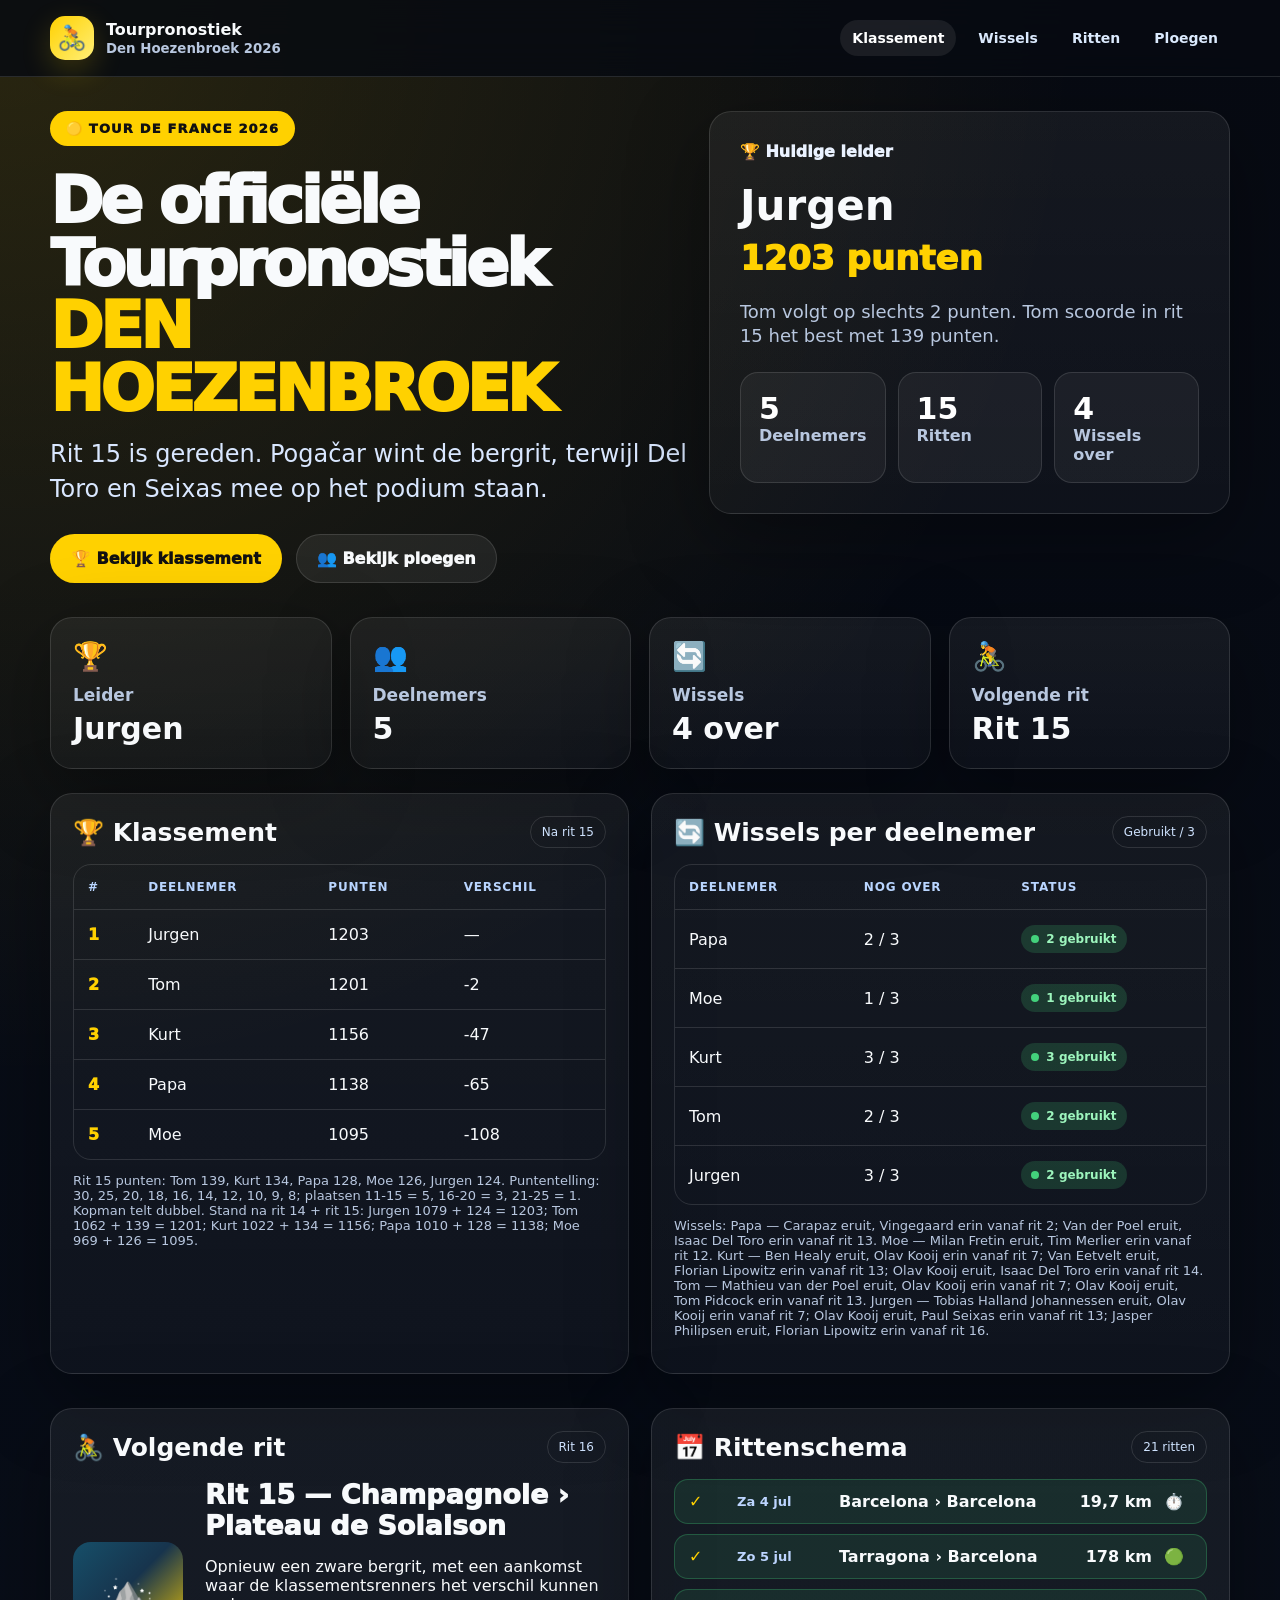
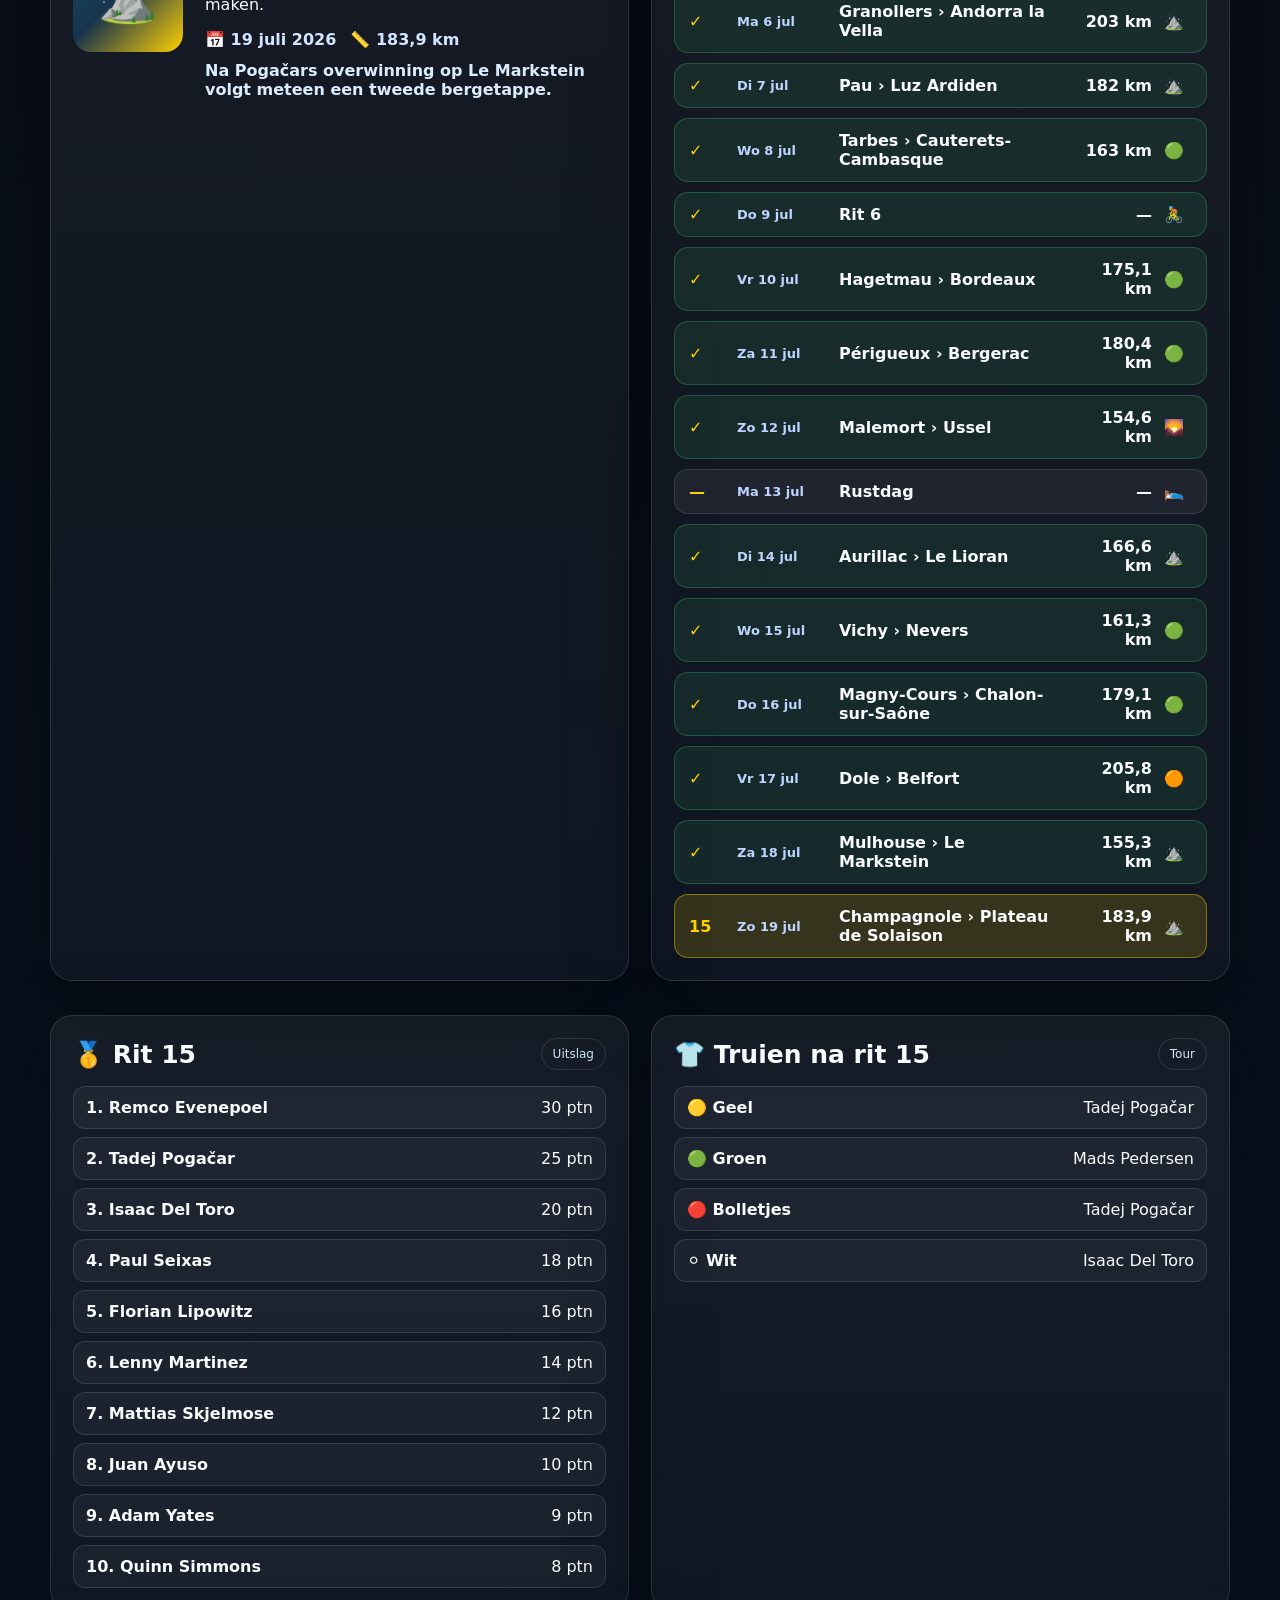
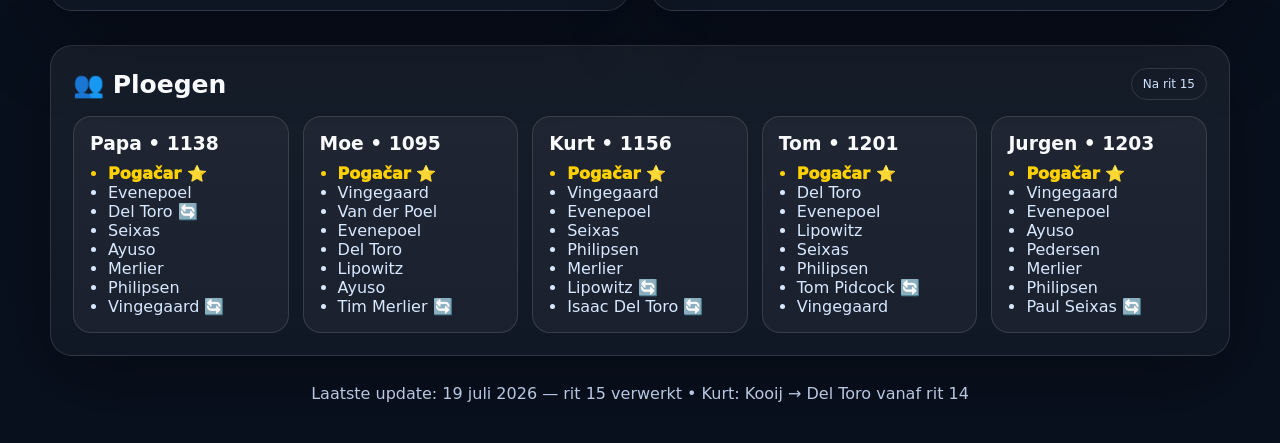
==== commit a47b4c83: "Add files via upload" ====
--- a/index..html
+++ b/index..html
@@ -16,29 +16,29 @@
 <body>
   <header class="site-header"><div class="wrap nav"><a class="brand" href="#"><span class="brand-icon">🚴</span><span>Tourpronostiek<br><small>Den Hoezenbroek 2026</small></span></a><nav class="nav-links"><a class="active" href="#klassement">Klassement</a><a href="#wissels">Wissels</a><a href="#ritten">Ritten</a><a href="#ploegen">Ploegen</a></nav></div></header>
   <main class="wrap">
-    <section class="hero"><div class="hero-grid"><div><div class="pill">🟡 Tour de France 2026</div><h1 class="title">De officiële<br>Tourpronostiek<span class="yellow">DEN HOEZENBROEK</span></h1><p class="lead">Rit 14 is gereden. Pogačar wint de bergrit, terwijl Del Toro en Seixas mee op het podium staan.</p><div class="actions"><a class="btn primary" href="#klassement">🏆 Bekijk klassement</a><a class="btn secondary" href="#ploegen">👥 Bekijk ploegen</a></div></div><aside class="card leader"><div class="eyebrow">🏆 Huidige leider</div><h2>Jurgen</h2><p class="points">951 punten</p><p>De totaalscores staan voorlopig nog op de stand na rit 13; rit 14 wordt bij de volgende puntencalculatie toegevoegd.</p><div class="mini-stats"><div class="mini"><strong>5</strong><span>Deelnemers</span></div><div class="mini"><strong>14</strong><span>Ritten</span></div><div class="mini"><strong>5</strong><span>Wissels over</span></div></div></aside></div></section>
-    <section class="stat-grid"><div class="stat-card"><div class="icon">🏆</div><h3>Leider</h3><strong>Jurgen</strong></div><div class="stat-card"><div class="icon">👥</div><h3>Deelnemers</h3><strong>5</strong></div><div class="stat-card"><div class="icon">🔄</div><h3>Wissels</h3><strong>5 over</strong></div><div class="stat-card"><div class="icon">🚴</div><h3>Volgende rit</h3><strong>Rit 15</strong></div></section>
-    <section class="layout" id="klassement"><div class="panel"><div class="panel-head"><h2>🏆 Klassement</h2><span class="tag">Voorlopig na rit 13</span></div><div class="table-wrap"><table class="table"><thead><tr><th>#</th><th>Deelnemer</th><th>Punten</th><th>Verschil</th></tr></thead><tbody><tr><td class="rank">1</td><td>Jurgen</td><td>951</td><td>—</td></tr><tr><td class="rank">2</td><td>Tom</td><td>908</td><td>-43</td></tr><tr><td class="rank">3</td><td>Kurt</td><td>871</td><td>-80</td></tr><tr><td class="rank">4</td><td>Papa</td><td>857</td><td>-94</td></tr><tr><td class="rank">5</td><td>Moe</td><td>824</td><td>-127</td></tr></tbody></table></div><div class="mobile-list"><div class="standing-card"><div><strong>🥇 Jurgen</strong><br><span class="small">Leider</span></div><div class="pts">951</div></div><div class="standing-card"><div><strong>🥈 Tom</strong><br><span class="small">-43</span></div><div class="pts">908</div></div><div class="standing-card"><div><strong>🥉 Kurt</strong><br><span class="small">-80</span></div><div class="pts">871</div></div><div class="standing-card"><div><strong>4. Papa</strong><br><span class="small">-94</span></div><div class="pts">857</div></div><div class="standing-card"><div><strong>5. Moe</strong><br><span class="small">-127</span></div><div class="pts">824</div></div></div><p class="small">De rit-14-punten zijn nog niet bij de totaalscores opgeteld. De uitslag, truien, ploegen en wissels zijn wel bijgewerkt.</p></div>
-      <div class="panel" id="wissels"><div class="panel-head"><h2>🔄 Wissels per deelnemer</h2><span class="tag">Max. 3</span></div><div class="table-wrap"><table class="table"><thead><tr><th>Deelnemer</th><th>Nog over</th><th>Status</th></tr></thead><tbody><tr><td>Papa</td><td>1 / 3</td><td><span class="status"><span class="dot"></span>2 gebruikt</span></td></tr><tr><td>Moe</td><td>2 / 3</td><td><span class="status"><span class="dot"></span>1 gebruikt</span></td></tr><tr><td>Kurt</td><td>0 / 3</td><td><span class="status"><span class="dot"></span>3 gebruikt</span></td></tr><tr><td>Tom</td><td>1 / 3</td><td><span class="status"><span class="dot"></span>2 gebruikt</span></td></tr><tr><td>Jurgen</td><td>1 / 3</td><td><span class="status"><span class="dot"></span>2 gebruikt</span></td></tr></tbody></table></div><div class="mobile-list"><div class="standing-card"><strong>Papa</strong><span class="pts">1/3</span></div><div class="standing-card"><strong>Moe</strong><span class="pts">2/3</span></div><div class="standing-card"><strong>Kurt</strong><span class="pts">0/3</span></div><div class="standing-card"><strong>Tom</strong><span class="pts">1/3</span></div><div class="standing-card"><strong>Jurgen</strong><span class="pts">1/3</span></div></div><p class="small">Wissels: Papa — Carapaz eruit, Vingegaard erin vanaf rit 2. Vanaf rit 7: Tom — Van der Poel eruit, Olav Kooij erin; Jurgen — Tobias Halland Johannessen eruit, Olav Kooij erin; Kurt — Ben Healy eruit, Olav Kooij erin. Vanaf rit 12: Moe — Milan Fretin eruit, Tim Merlier erin. Vanaf rit 13: Kurt — Van Eetvelt eruit, Lipowitz erin; Jurgen — Olav Kooij eruit, Paul Seixas erin; Papa — Van der Poel eruit, Isaac Del Toro erin; Tom — Olav Kooij eruit, Tom Pidcock erin. Vanaf rit 14: Kurt — Olav Kooij eruit, Isaac Del Toro erin.</p></div></section>
-    <section class="layout" id="ritten"><div class="panel"><div class="panel-head"><h2>🚴 Volgende rit</h2><span class="tag">Rit 15</span></div><div class="stage-card"><div class="stage-img">⛰️</div><div><p class="stage-title">Rit 15 — Champagnole › Plateau de Solaison</p><p>Opnieuw een zware bergrit, met een aankomst waar de klassementsrenners het verschil kunnen maken.</p><div class="stage-meta"><span>📅 19 juli 2026</span><span>📏 183,9 km</span></div><p class="stage-note">Na Pogačars overwinning op Le Markstein volgt meteen een tweede bergetappe.</p></div></div></div><div class="panel"><div class="panel-head"><h2>📅 Rittenschema</h2><span class="tag">21 ritten</span></div><div class="schedule"><div class="stage-row done"><span class="num">✓</span><span class="date">Za 4 jul</span><span>Barcelona › Barcelona</span><span class="dist">19,7 km</span><span>⏱️</span></div><div class="stage-row done"><span class="num">✓</span><span class="date">Zo 5 jul</span><span>Tarragona › Barcelona</span><span class="dist">178 km</span><span>🟢</span></div><div class="stage-row done"><span class="num">✓</span><span class="date">Ma 6 jul</span><span>Granollers › Andorra la Vella</span><span class="dist">203 km</span><span>⛰️</span></div><div class="stage-row done"><span class="num">✓</span><span class="date">Di 7 jul</span><span>Pau › Luz Ardiden</span><span class="dist">182 km</span><span>⛰️</span></div><div class="stage-row done"><span class="num">✓</span><span class="date">Wo 8 jul</span><span>Tarbes › Cauterets-Cambasque</span><span class="dist">163 km</span><span>🟢</span></div><div class="stage-row done"><span class="num">✓</span><span class="date">Do 9 jul</span><span>Rit 6</span><span class="dist">—</span><span>🚴</span></div><div class="stage-row done"><span class="num">✓</span><span class="date">Vr 10 jul</span><span>Hagetmau › Bordeaux</span><span class="dist">175,1 km</span><span>🟢</span></div><div class="stage-row done"><span class="num">✓</span><span class="date">Za 11 jul</span><span>Périgueux › Bergerac</span><span class="dist">180,4 km</span><span>🟢</span></div><div class="stage-row done"><span class="num">✓</span><span class="date">Zo 12 jul</span><span>Malemort › Ussel</span><span class="dist">154,6 km</span><span>🌄</span></div><div class="stage-row"><span class="num">—</span><span class="date">Ma 13 jul</span><span>Rustdag</span><span class="dist">—</span><span>🛌</span></div><div class="stage-row done"><span class="num">✓</span><span class="date">Di 14 jul</span><span>Aurillac › Le Lioran</span><span class="dist">166,6 km</span><span>⛰️</span></div><div class="stage-row done"><span class="num">✓</span><span class="date">Wo 15 jul</span><span>Vichy › Nevers</span><span class="dist">161,3 km</span><span>🟢</span></div><div class="stage-row done"><span class="num">✓</span><span class="date">Do 16 jul</span><span>Magny-Cours › Chalon-sur-Saône</span><span class="dist">179,1 km</span><span>🟢</span></div><div class="stage-row done"><span class="num">✓</span><span class="date">Vr 17 jul</span><span>Dole › Belfort</span><span class="dist">205,8 km</span><span>🟠</span></div><div class="stage-row done"><span class="num">✓</span><span class="date">Za 18 jul</span><span>Mulhouse › Le Markstein</span><span class="dist">155,3 km</span><span>⛰️</span></div><div class="stage-row current"><span class="num">15</span><span class="date">Zo 19 jul</span><span>Champagnole › Plateau de Solaison</span><span class="dist">183,9 km</span><span>⛰️</span></div></div></div></section>
-    <section class="layout"><div class="panel"><div class="panel-head"><h2>🥇 Rit 14</h2><span class="tag">Uitslag</span></div><div class="result-list">
-<div class="result-item"><strong>1. Tadej Pogačar</strong><span>30 ptn</span></div>
-<div class="result-item"><strong>2. Isaac Del Toro</strong><span>25 ptn</span></div>
-<div class="result-item"><strong>3. Paul Seixas</strong><span>20 ptn</span></div>
-<div class="result-item"><strong>4. Jonas Vingegaard</strong><span>18 ptn</span></div>
-<div class="result-item"><strong>5. Remco Evenepoel</strong><span>16 ptn</span></div>
-<div class="result-item"><strong>6. Juan Ayuso</strong><span>14 ptn</span></div>
-<div class="result-item"><strong>7. Florian Lipowitz</strong><span>12 ptn</span></div>
-<div class="result-item"><strong>8. Richard Carapaz</strong><span>10 ptn</span></div>
-<div class="result-item"><strong>9. Tobias Johannessen</strong><span>9 ptn</span></div>
-<div class="result-item"><strong>10. Mattias Skjelmose</strong><span>8 ptn</span></div>
-</div></div><div class="panel"><div class="panel-head"><h2>👕 Truien na rit 14</h2><span class="tag">Tour</span></div><div class="result-list">
+    <section class="hero"><div class="hero-grid"><div><div class="pill">🟡 Tour de France 2026</div><h1 class="title">De officiële<br>Tourpronostiek<span class="yellow">DEN HOEZENBROEK</span></h1><p class="lead">Rit 15 is gereden. Pogačar wint de bergrit, terwijl Del Toro en Seixas mee op het podium staan.</p><div class="actions"><a class="btn primary" href="#klassement">🏆 Bekijk klassement</a><a class="btn secondary" href="#ploegen">👥 Bekijk ploegen</a></div></div><aside class="card leader"><div class="eyebrow">🏆 Huidige leider</div><h2>Jurgen</h2><p class="points">1203 punten</p><p>Tom volgt op slechts 2 punten. Tom scoorde in rit 15 het best met 139 punten.</p><div class="mini-stats"><div class="mini"><strong>5</strong><span>Deelnemers</span></div><div class="mini"><strong>15</strong><span>Ritten</span></div><div class="mini"><strong>4</strong><span>Wissels over</span></div></div></aside></div></section>
+    <section class="stat-grid"><div class="stat-card"><div class="icon">🏆</div><h3>Leider</h3><strong>Jurgen</strong></div><div class="stat-card"><div class="icon">👥</div><h3>Deelnemers</h3><strong>5</strong></div><div class="stat-card"><div class="icon">🔄</div><h3>Wissels</h3><strong>4 over</strong></div><div class="stat-card"><div class="icon">🚴</div><h3>Volgende rit</h3><strong>Rit 15</strong></div></section>
+    <section class="layout" id="klassement"><div class="panel"><div class="panel-head"><h2>🏆 Klassement</h2><span class="tag">Na rit 15</span></div><div class="table-wrap"><table class="table"><thead><tr><th>#</th><th>Deelnemer</th><th>Punten</th><th>Verschil</th></tr></thead><tbody><tr><td class="rank">1</td><td>Jurgen</td><td>1203</td><td>—</td></tr><tr><td class="rank">2</td><td>Tom</td><td>1201</td><td>-2</td></tr><tr><td class="rank">3</td><td>Kurt</td><td>1156</td><td>-47</td></tr><tr><td class="rank">4</td><td>Papa</td><td>1138</td><td>-65</td></tr><tr><td class="rank">5</td><td>Moe</td><td>1095</td><td>-108</td></tr></tbody></table></div><div class="mobile-list"><div class="standing-card"><div><strong>🥇 Jurgen</strong><br><span class="small">Leider</span></div><div class="pts">1203</div></div><div class="standing-card"><div><strong>🥈 Tom</strong><br><span class="small">-2</span></div><div class="pts">1201</div></div><div class="standing-card"><div><strong>🥉 Kurt</strong><br><span class="small">-47</span></div><div class="pts">1156</div></div><div class="standing-card"><div><strong>4. Papa</strong><br><span class="small">-65</span></div><div class="pts">1138</div></div><div class="standing-card"><div><strong>5. Moe</strong><br><span class="small">-108</span></div><div class="pts">1095</div></div></div><p class="small">Rit 15 punten: Tom 139, Kurt 134, Papa 128, Moe 126, Jurgen 124. Puntentelling: 30, 25, 20, 18, 16, 14, 12, 10, 9, 8; plaatsen 11-15 = 5, 16-20 = 3, 21-25 = 1. Kopman telt dubbel. Stand na rit 14 + rit 15: Jurgen 1079 + 124 = 1203; Tom 1062 + 139 = 1201; Kurt 1022 + 134 = 1156; Papa 1010 + 128 = 1138; Moe 969 + 126 = 1095.</p></div>
+      <div class="panel" id="wissels"><div class="panel-head"><h2>🔄 Wissels per deelnemer</h2><span class="tag">Gebruikt / 3</span></div><div class="table-wrap"><table class="table"><thead><tr><th>Deelnemer</th><th>Nog over</th><th>Status</th></tr></thead><tbody><tr><td>Papa</td><td>2 / 3</td><td><span class="status"><span class="dot"></span>2 gebruikt</span></td></tr><tr><td>Moe</td><td>1 / 3</td><td><span class="status"><span class="dot"></span>1 gebruikt</span></td></tr><tr><td>Kurt</td><td>3 / 3</td><td><span class="status"><span class="dot"></span>3 gebruikt</span></td></tr><tr><td>Tom</td><td>2 / 3</td><td><span class="status"><span class="dot"></span>2 gebruikt</span></td></tr><tr><td>Jurgen</td><td>3 / 3</td><td><span class="status"><span class="dot"></span>2 gebruikt</span></td></tr></tbody></table></div><div class="mobile-list"><div class="standing-card"><strong>Papa</strong><span class="pts">2/3</span></div><div class="standing-card"><strong>Moe</strong><span class="pts">1/3</span></div><div class="standing-card"><strong>Kurt</strong><span class="pts">3/3</span></div><div class="standing-card"><strong>Tom</strong><span class="pts">2/3</span></div><div class="standing-card"><strong>Jurgen</strong><span class="pts">3/3</span></div></div><p class="small">Wissels: Papa — Carapaz eruit, Vingegaard erin vanaf rit 2; Van der Poel eruit, Isaac Del Toro erin vanaf rit 13. Moe — Milan Fretin eruit, Tim Merlier erin vanaf rit 12. Kurt — Ben Healy eruit, Olav Kooij erin vanaf rit 7; Van Eetvelt eruit, Florian Lipowitz erin vanaf rit 13; Olav Kooij eruit, Isaac Del Toro erin vanaf rit 14. Tom — Mathieu van der Poel eruit, Olav Kooij erin vanaf rit 7; Olav Kooij eruit, Tom Pidcock erin vanaf rit 13. Jurgen — Tobias Halland Johannessen eruit, Olav Kooij erin vanaf rit 7; Olav Kooij eruit, Paul Seixas erin vanaf rit 13; Jasper Philipsen eruit, Florian Lipowitz erin vanaf rit 16.</p></div></section>
+    <section class="layout" id="ritten"><div class="panel"><div class="panel-head"><h2>🚴 Volgende rit</h2><span class="tag">Rit 16</span></div><div class="stage-card"><div class="stage-img">⛰️</div><div><p class="stage-title">Rit 15 — Champagnole › Plateau de Solaison</p><p>Opnieuw een zware bergrit, met een aankomst waar de klassementsrenners het verschil kunnen maken.</p><div class="stage-meta"><span>📅 19 juli 2026</span><span>📏 183,9 km</span></div><p class="stage-note">Na Pogačars overwinning op Le Markstein volgt meteen een tweede bergetappe.</p></div></div></div><div class="panel"><div class="panel-head"><h2>📅 Rittenschema</h2><span class="tag">21 ritten</span></div><div class="schedule"><div class="stage-row done"><span class="num">✓</span><span class="date">Za 4 jul</span><span>Barcelona › Barcelona</span><span class="dist">19,7 km</span><span>⏱️</span></div><div class="stage-row done"><span class="num">✓</span><span class="date">Zo 5 jul</span><span>Tarragona › Barcelona</span><span class="dist">178 km</span><span>🟢</span></div><div class="stage-row done"><span class="num">✓</span><span class="date">Ma 6 jul</span><span>Granollers › Andorra la Vella</span><span class="dist">203 km</span><span>⛰️</span></div><div class="stage-row done"><span class="num">✓</span><span class="date">Di 7 jul</span><span>Pau › Luz Ardiden</span><span class="dist">182 km</span><span>⛰️</span></div><div class="stage-row done"><span class="num">✓</span><span class="date">Wo 8 jul</span><span>Tarbes › Cauterets-Cambasque</span><span class="dist">163 km</span><span>🟢</span></div><div class="stage-row done"><span class="num">✓</span><span class="date">Do 9 jul</span><span>Rit 6</span><span class="dist">—</span><span>🚴</span></div><div class="stage-row done"><span class="num">✓</span><span class="date">Vr 10 jul</span><span>Hagetmau › Bordeaux</span><span class="dist">175,1 km</span><span>🟢</span></div><div class="stage-row done"><span class="num">✓</span><span class="date">Za 11 jul</span><span>Périgueux › Bergerac</span><span class="dist">180,4 km</span><span>🟢</span></div><div class="stage-row done"><span class="num">✓</span><span class="date">Zo 12 jul</span><span>Malemort › Ussel</span><span class="dist">154,6 km</span><span>🌄</span></div><div class="stage-row"><span class="num">—</span><span class="date">Ma 13 jul</span><span>Rustdag</span><span class="dist">—</span><span>🛌</span></div><div class="stage-row done"><span class="num">✓</span><span class="date">Di 14 jul</span><span>Aurillac › Le Lioran</span><span class="dist">166,6 km</span><span>⛰️</span></div><div class="stage-row done"><span class="num">✓</span><span class="date">Wo 15 jul</span><span>Vichy › Nevers</span><span class="dist">161,3 km</span><span>🟢</span></div><div class="stage-row done"><span class="num">✓</span><span class="date">Do 16 jul</span><span>Magny-Cours › Chalon-sur-Saône</span><span class="dist">179,1 km</span><span>🟢</span></div><div class="stage-row done"><span class="num">✓</span><span class="date">Vr 17 jul</span><span>Dole › Belfort</span><span class="dist">205,8 km</span><span>🟠</span></div><div class="stage-row done"><span class="num">✓</span><span class="date">Za 18 jul</span><span>Mulhouse › Le Markstein</span><span class="dist">155,3 km</span><span>⛰️</span></div><div class="stage-row current"><span class="num">15</span><span class="date">Zo 19 jul</span><span>Champagnole › Plateau de Solaison</span><span class="dist">183,9 km</span><span>⛰️</span></div></div></div></section>
+    <section class="layout"><div class="panel"><div class="panel-head"><h2>🥇 Rit 15</h2><span class="tag">Uitslag</span></div><div class="result-list">
+<div class="result-item"><strong>1. Remco Evenepoel</strong><span>30 ptn</span></div>
+<div class="result-item"><strong>2. Tadej Pogačar</strong><span>25 ptn</span></div>
+<div class="result-item"><strong>3. Isaac Del Toro</strong><span>20 ptn</span></div>
+<div class="result-item"><strong>4. Paul Seixas</strong><span>18 ptn</span></div>
+<div class="result-item"><strong>5. Florian Lipowitz</strong><span>16 ptn</span></div>
+<div class="result-item"><strong>6. Lenny Martinez</strong><span>14 ptn</span></div>
+<div class="result-item"><strong>7. Mattias Skjelmose</strong><span>12 ptn</span></div>
+<div class="result-item"><strong>8. Juan Ayuso</strong><span>10 ptn</span></div>
+<div class="result-item"><strong>9. Adam Yates</strong><span>9 ptn</span></div>
+<div class="result-item"><strong>10. Quinn Simmons</strong><span>8 ptn</span></div>
+</div></div><div class="panel"><div class="panel-head"><h2>👕 Truien na rit 15</h2><span class="tag">Tour</span></div><div class="result-list">
 <div class="result-item"><strong>🟡 Geel</strong><span>Tadej Pogačar</span></div>
 <div class="result-item"><strong>🟢 Groen</strong><span>Mads Pedersen</span></div>
 <div class="result-item"><strong>🔴 Bolletjes</strong><span>Tadej Pogačar</span></div>
-<div class="result-item"><strong>⚪ Wit</strong><span>Paul Seixas</span></div>
-</div><p class="small">Gebaseerd op de gedeelde uitslag en klassementen na rit 14.</p></div></section>
-    <section class="panel" id="ploegen"><div class="panel-head"><h2>👥 Ploegen</h2><span class="tag">Na rit 14</span></div><div class="summary-grid"><div class="rider-card"><h3>Papa • 857</h3><ul><li class="captain">Pogačar ⭐</li><li>Evenepoel</li><li>Del Toro 🔄</li><li>Seixas</li><li>Ayuso</li><li>Merlier</li><li>Philipsen</li><li>Vingegaard 🔄</li></ul></div><div class="rider-card"><h3>Moe • 824</h3><ul><li class="captain">Pogačar ⭐</li><li>Vingegaard</li><li>Van der Poel</li><li>Evenepoel</li><li>Del Toro</li><li>Lipowitz</li><li>Ayuso</li><li>Tim Merlier 🔄</li></ul></div><div class="rider-card"><h3>Kurt • 871</h3><ul><li class="captain">Pogačar ⭐</li><li>Vingegaard</li><li>Evenepoel</li><li>Seixas</li><li>Philipsen</li><li>Merlier</li><li>Lipowitz 🔄</li><li>Isaac Del Toro 🔄</li></ul></div><div class="rider-card"><h3>Tom • 908</h3><ul><li class="captain">Pogačar ⭐</li><li>Del Toro</li><li>Evenepoel</li><li>Lipowitz</li><li>Seixas</li><li>Philipsen</li><li>Tom Pidcock 🔄</li><li>Vingegaard</li></ul></div><div class="rider-card"><h3>Jurgen • 951</h3><ul><li class="captain">Pogačar ⭐</li><li>Vingegaard</li><li>Evenepoel</li><li>Ayuso</li><li>Pedersen</li><li>Merlier</li><li>Philipsen</li><li>Paul Seixas 🔄</li></ul></div></div></section>
-  </main><footer class="wrap footer">Laatste update: 18 juli 2026 — rit 14 verwerkt • Kurt: Kooij → Del Toro vanaf rit 14</footer>
+<div class="result-item"><strong>⚪ Wit</strong><span>Isaac Del Toro</span></div>
+</div></div></section>
+    <section class="panel" id="ploegen"><div class="panel-head"><h2>👥 Ploegen</h2><span class="tag">Na rit 15</span></div><div class="summary-grid"><div class="rider-card"><h3>Papa • 1138</h3><ul><li class="captain">Pogačar ⭐</li><li>Evenepoel</li><li>Del Toro 🔄</li><li>Seixas</li><li>Ayuso</li><li>Merlier</li><li>Philipsen</li><li>Vingegaard 🔄</li></ul></div><div class="rider-card"><h3>Moe • 1095</h3><ul><li class="captain">Pogačar ⭐</li><li>Vingegaard</li><li>Van der Poel</li><li>Evenepoel</li><li>Del Toro</li><li>Lipowitz</li><li>Ayuso</li><li>Tim Merlier 🔄</li></ul></div><div class="rider-card"><h3>Kurt • 1156</h3><ul><li class="captain">Pogačar ⭐</li><li>Vingegaard</li><li>Evenepoel</li><li>Seixas</li><li>Philipsen</li><li>Merlier</li><li>Lipowitz 🔄</li><li>Isaac Del Toro 🔄</li></ul></div><div class="rider-card"><h3>Tom • 1201</h3><ul><li class="captain">Pogačar ⭐</li><li>Del Toro</li><li>Evenepoel</li><li>Lipowitz</li><li>Seixas</li><li>Philipsen</li><li>Tom Pidcock 🔄</li><li>Vingegaard</li></ul></div><div class="rider-card"><h3>Jurgen • 1203</h3><ul><li class="captain">Pogačar ⭐</li><li>Vingegaard</li><li>Evenepoel</li><li>Ayuso</li><li>Pedersen</li><li>Merlier</li><li>Philipsen</li><li>Paul Seixas 🔄</li></ul></div></div></section>
+  </main><footer class="wrap footer">Laatste update: 19 juli 2026 — rit 15 verwerkt • Kurt: Kooij → Del Toro vanaf rit 14</footer>
 </body>
 </html>
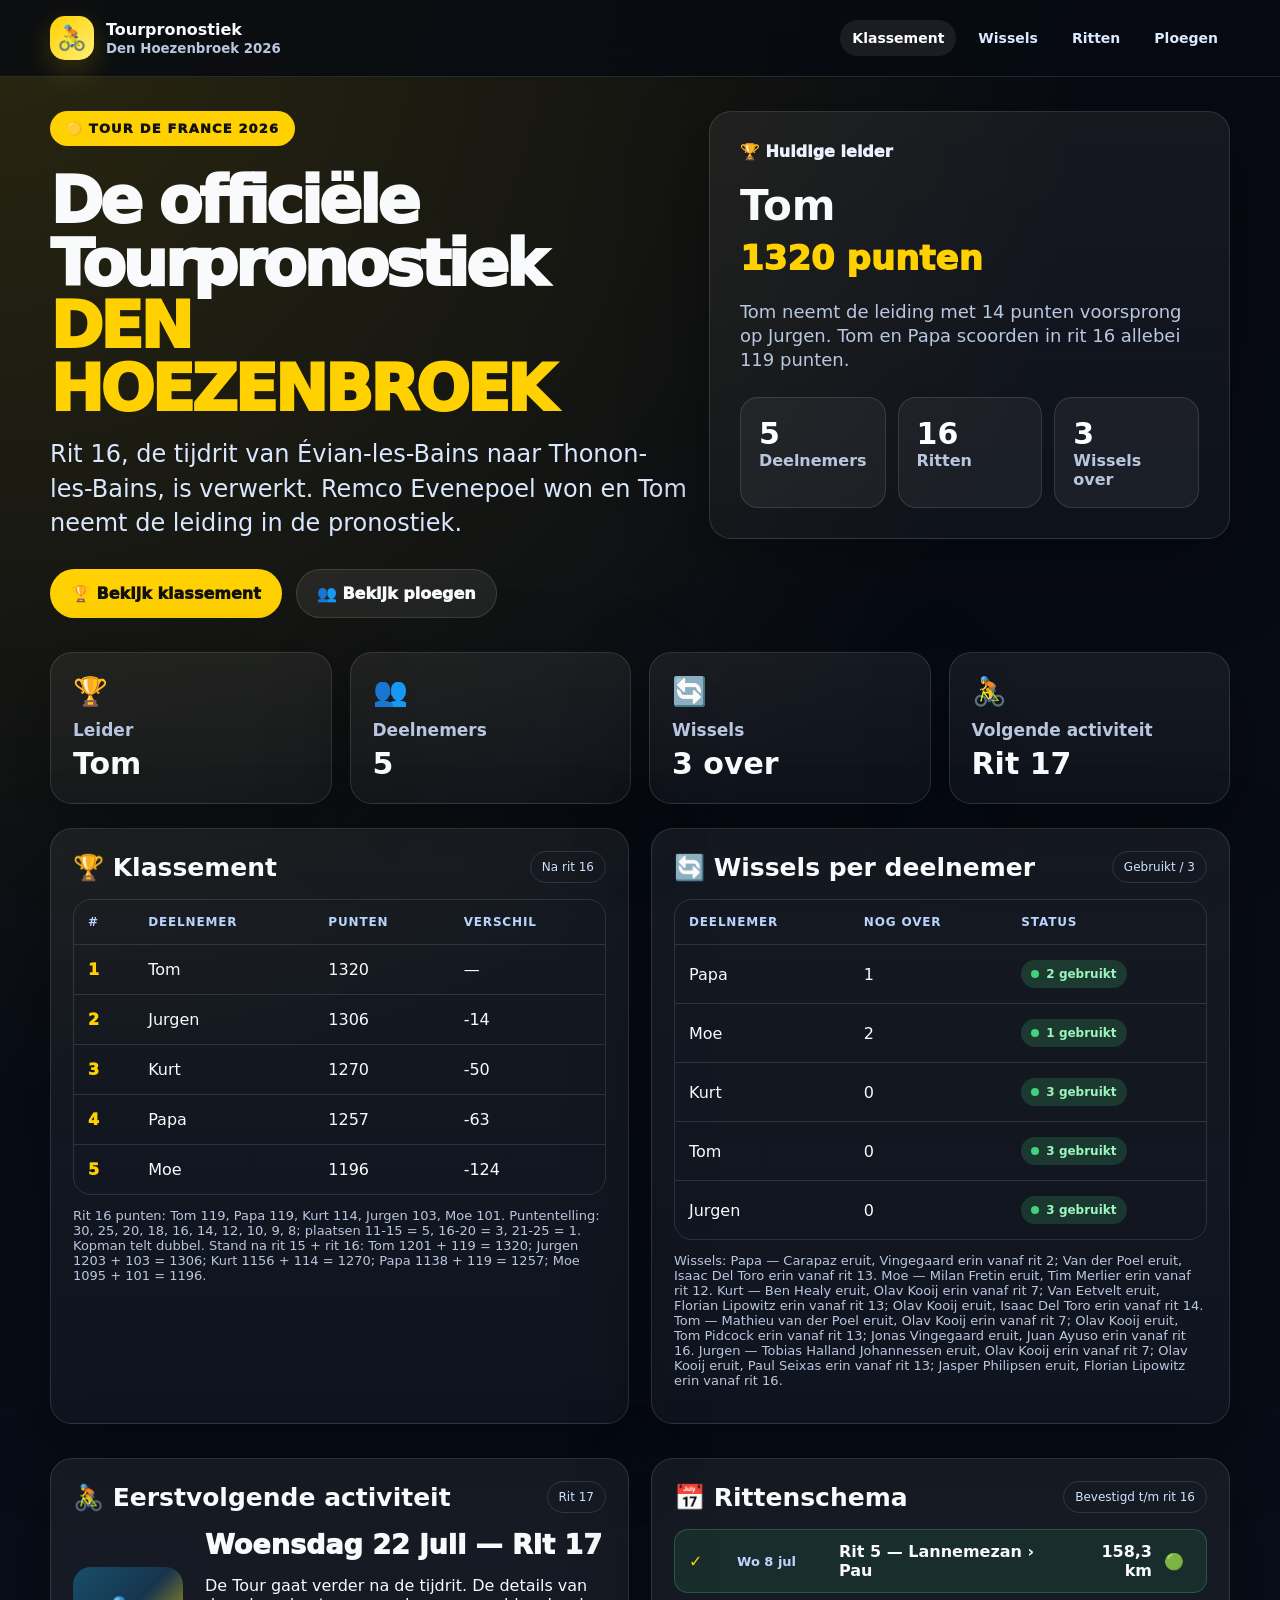
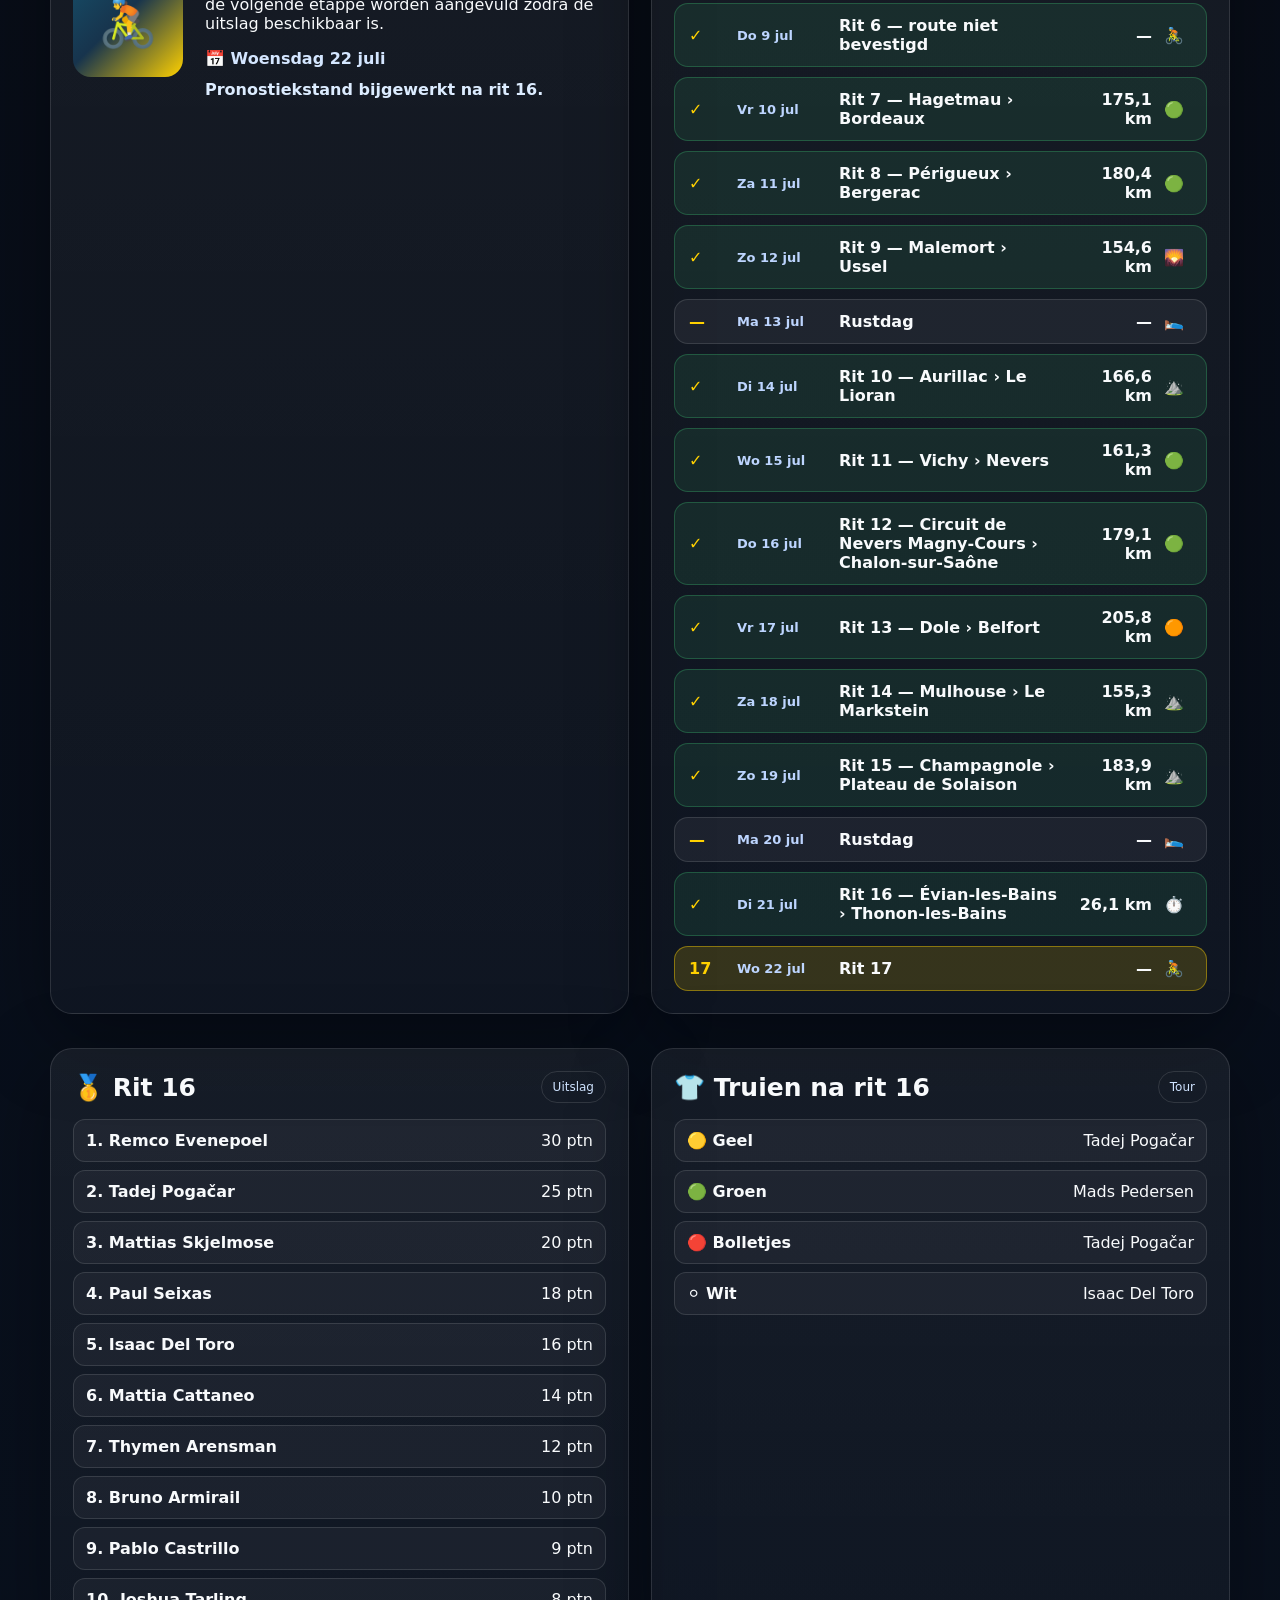
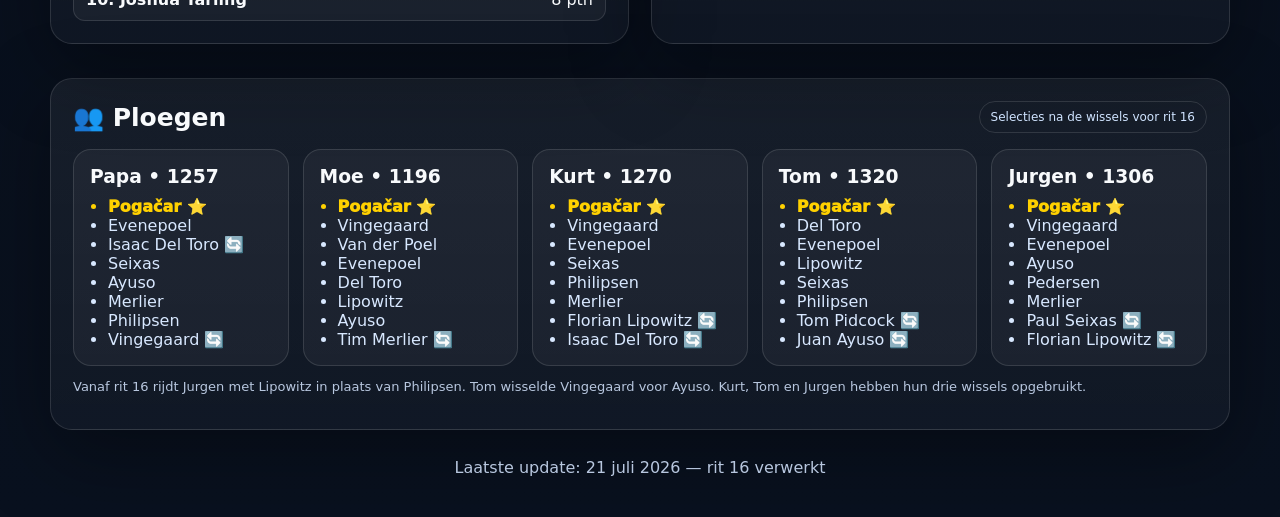
==== commit 5c73b869: "Add files via upload" ====
--- a/index..html
+++ b/index..html
@@ -3,7 +3,7 @@
 <head>
   <meta charset="utf-8" />
   <meta name="viewport" content="width=device-width, initial-scale=1" />
-  <title>Tourpronostiek Den Hoezenbroek</title>
+  <title>Tourpronostiek Den Hoezenbroek — na rit 16</title>
   <meta name="description" content="De officiële Tourpronostiek van Den Hoezenbroek" />
   <link rel="icon" href="data:image/svg+xml,%3Csvg xmlns='http://www.w3.org/2000/svg' viewBox='0 0 64 64'%3E%3Crect width='64' height='64' rx='16' fill='%23ffd100'/%3E%3Ctext x='32' y='39' text-anchor='middle' font-size='23' font-family='Arial' font-weight='900' fill='%23070a12'%3EDH%3C/text%3E%3C/svg%3E" />
   <style>
@@ -16,29 +16,50 @@
 <body>
   <header class="site-header"><div class="wrap nav"><a class="brand" href="#"><span class="brand-icon">🚴</span><span>Tourpronostiek<br><small>Den Hoezenbroek 2026</small></span></a><nav class="nav-links"><a class="active" href="#klassement">Klassement</a><a href="#wissels">Wissels</a><a href="#ritten">Ritten</a><a href="#ploegen">Ploegen</a></nav></div></header>
   <main class="wrap">
-    <section class="hero"><div class="hero-grid"><div><div class="pill">🟡 Tour de France 2026</div><h1 class="title">De officiële<br>Tourpronostiek<span class="yellow">DEN HOEZENBROEK</span></h1><p class="lead">Rit 15 is gereden. Pogačar wint de bergrit, terwijl Del Toro en Seixas mee op het podium staan.</p><div class="actions"><a class="btn primary" href="#klassement">🏆 Bekijk klassement</a><a class="btn secondary" href="#ploegen">👥 Bekijk ploegen</a></div></div><aside class="card leader"><div class="eyebrow">🏆 Huidige leider</div><h2>Jurgen</h2><p class="points">1203 punten</p><p>Tom volgt op slechts 2 punten. Tom scoorde in rit 15 het best met 139 punten.</p><div class="mini-stats"><div class="mini"><strong>5</strong><span>Deelnemers</span></div><div class="mini"><strong>15</strong><span>Ritten</span></div><div class="mini"><strong>4</strong><span>Wissels over</span></div></div></aside></div></section>
-    <section class="stat-grid"><div class="stat-card"><div class="icon">🏆</div><h3>Leider</h3><strong>Jurgen</strong></div><div class="stat-card"><div class="icon">👥</div><h3>Deelnemers</h3><strong>5</strong></div><div class="stat-card"><div class="icon">🔄</div><h3>Wissels</h3><strong>4 over</strong></div><div class="stat-card"><div class="icon">🚴</div><h3>Volgende rit</h3><strong>Rit 15</strong></div></section>
-    <section class="layout" id="klassement"><div class="panel"><div class="panel-head"><h2>🏆 Klassement</h2><span class="tag">Na rit 15</span></div><div class="table-wrap"><table class="table"><thead><tr><th>#</th><th>Deelnemer</th><th>Punten</th><th>Verschil</th></tr></thead><tbody><tr><td class="rank">1</td><td>Jurgen</td><td>1203</td><td>—</td></tr><tr><td class="rank">2</td><td>Tom</td><td>1201</td><td>-2</td></tr><tr><td class="rank">3</td><td>Kurt</td><td>1156</td><td>-47</td></tr><tr><td class="rank">4</td><td>Papa</td><td>1138</td><td>-65</td></tr><tr><td class="rank">5</td><td>Moe</td><td>1095</td><td>-108</td></tr></tbody></table></div><div class="mobile-list"><div class="standing-card"><div><strong>🥇 Jurgen</strong><br><span class="small">Leider</span></div><div class="pts">1203</div></div><div class="standing-card"><div><strong>🥈 Tom</strong><br><span class="small">-2</span></div><div class="pts">1201</div></div><div class="standing-card"><div><strong>🥉 Kurt</strong><br><span class="small">-47</span></div><div class="pts">1156</div></div><div class="standing-card"><div><strong>4. Papa</strong><br><span class="small">-65</span></div><div class="pts">1138</div></div><div class="standing-card"><div><strong>5. Moe</strong><br><span class="small">-108</span></div><div class="pts">1095</div></div></div><p class="small">Rit 15 punten: Tom 139, Kurt 134, Papa 128, Moe 126, Jurgen 124. Puntentelling: 30, 25, 20, 18, 16, 14, 12, 10, 9, 8; plaatsen 11-15 = 5, 16-20 = 3, 21-25 = 1. Kopman telt dubbel. Stand na rit 14 + rit 15: Jurgen 1079 + 124 = 1203; Tom 1062 + 139 = 1201; Kurt 1022 + 134 = 1156; Papa 1010 + 128 = 1138; Moe 969 + 126 = 1095.</p></div>
-      <div class="panel" id="wissels"><div class="panel-head"><h2>🔄 Wissels per deelnemer</h2><span class="tag">Gebruikt / 3</span></div><div class="table-wrap"><table class="table"><thead><tr><th>Deelnemer</th><th>Nog over</th><th>Status</th></tr></thead><tbody><tr><td>Papa</td><td>2 / 3</td><td><span class="status"><span class="dot"></span>2 gebruikt</span></td></tr><tr><td>Moe</td><td>1 / 3</td><td><span class="status"><span class="dot"></span>1 gebruikt</span></td></tr><tr><td>Kurt</td><td>3 / 3</td><td><span class="status"><span class="dot"></span>3 gebruikt</span></td></tr><tr><td>Tom</td><td>2 / 3</td><td><span class="status"><span class="dot"></span>2 gebruikt</span></td></tr><tr><td>Jurgen</td><td>3 / 3</td><td><span class="status"><span class="dot"></span>2 gebruikt</span></td></tr></tbody></table></div><div class="mobile-list"><div class="standing-card"><strong>Papa</strong><span class="pts">2/3</span></div><div class="standing-card"><strong>Moe</strong><span class="pts">1/3</span></div><div class="standing-card"><strong>Kurt</strong><span class="pts">3/3</span></div><div class="standing-card"><strong>Tom</strong><span class="pts">2/3</span></div><div class="standing-card"><strong>Jurgen</strong><span class="pts">3/3</span></div></div><p class="small">Wissels: Papa — Carapaz eruit, Vingegaard erin vanaf rit 2; Van der Poel eruit, Isaac Del Toro erin vanaf rit 13. Moe — Milan Fretin eruit, Tim Merlier erin vanaf rit 12. Kurt — Ben Healy eruit, Olav Kooij erin vanaf rit 7; Van Eetvelt eruit, Florian Lipowitz erin vanaf rit 13; Olav Kooij eruit, Isaac Del Toro erin vanaf rit 14. Tom — Mathieu van der Poel eruit, Olav Kooij erin vanaf rit 7; Olav Kooij eruit, Tom Pidcock erin vanaf rit 13. Jurgen — Tobias Halland Johannessen eruit, Olav Kooij erin vanaf rit 7; Olav Kooij eruit, Paul Seixas erin vanaf rit 13; Jasper Philipsen eruit, Florian Lipowitz erin vanaf rit 16.</p></div></section>
-    <section class="layout" id="ritten"><div class="panel"><div class="panel-head"><h2>🚴 Volgende rit</h2><span class="tag">Rit 16</span></div><div class="stage-card"><div class="stage-img">⛰️</div><div><p class="stage-title">Rit 15 — Champagnole › Plateau de Solaison</p><p>Opnieuw een zware bergrit, met een aankomst waar de klassementsrenners het verschil kunnen maken.</p><div class="stage-meta"><span>📅 19 juli 2026</span><span>📏 183,9 km</span></div><p class="stage-note">Na Pogačars overwinning op Le Markstein volgt meteen een tweede bergetappe.</p></div></div></div><div class="panel"><div class="panel-head"><h2>📅 Rittenschema</h2><span class="tag">21 ritten</span></div><div class="schedule"><div class="stage-row done"><span class="num">✓</span><span class="date">Za 4 jul</span><span>Barcelona › Barcelona</span><span class="dist">19,7 km</span><span>⏱️</span></div><div class="stage-row done"><span class="num">✓</span><span class="date">Zo 5 jul</span><span>Tarragona › Barcelona</span><span class="dist">178 km</span><span>🟢</span></div><div class="stage-row done"><span class="num">✓</span><span class="date">Ma 6 jul</span><span>Granollers › Andorra la Vella</span><span class="dist">203 km</span><span>⛰️</span></div><div class="stage-row done"><span class="num">✓</span><span class="date">Di 7 jul</span><span>Pau › Luz Ardiden</span><span class="dist">182 km</span><span>⛰️</span></div><div class="stage-row done"><span class="num">✓</span><span class="date">Wo 8 jul</span><span>Tarbes › Cauterets-Cambasque</span><span class="dist">163 km</span><span>🟢</span></div><div class="stage-row done"><span class="num">✓</span><span class="date">Do 9 jul</span><span>Rit 6</span><span class="dist">—</span><span>🚴</span></div><div class="stage-row done"><span class="num">✓</span><span class="date">Vr 10 jul</span><span>Hagetmau › Bordeaux</span><span class="dist">175,1 km</span><span>🟢</span></div><div class="stage-row done"><span class="num">✓</span><span class="date">Za 11 jul</span><span>Périgueux › Bergerac</span><span class="dist">180,4 km</span><span>🟢</span></div><div class="stage-row done"><span class="num">✓</span><span class="date">Zo 12 jul</span><span>Malemort › Ussel</span><span class="dist">154,6 km</span><span>🌄</span></div><div class="stage-row"><span class="num">—</span><span class="date">Ma 13 jul</span><span>Rustdag</span><span class="dist">—</span><span>🛌</span></div><div class="stage-row done"><span class="num">✓</span><span class="date">Di 14 jul</span><span>Aurillac › Le Lioran</span><span class="dist">166,6 km</span><span>⛰️</span></div><div class="stage-row done"><span class="num">✓</span><span class="date">Wo 15 jul</span><span>Vichy › Nevers</span><span class="dist">161,3 km</span><span>🟢</span></div><div class="stage-row done"><span class="num">✓</span><span class="date">Do 16 jul</span><span>Magny-Cours › Chalon-sur-Saône</span><span class="dist">179,1 km</span><span>🟢</span></div><div class="stage-row done"><span class="num">✓</span><span class="date">Vr 17 jul</span><span>Dole › Belfort</span><span class="dist">205,8 km</span><span>🟠</span></div><div class="stage-row done"><span class="num">✓</span><span class="date">Za 18 jul</span><span>Mulhouse › Le Markstein</span><span class="dist">155,3 km</span><span>⛰️</span></div><div class="stage-row current"><span class="num">15</span><span class="date">Zo 19 jul</span><span>Champagnole › Plateau de Solaison</span><span class="dist">183,9 km</span><span>⛰️</span></div></div></div></section>
-    <section class="layout"><div class="panel"><div class="panel-head"><h2>🥇 Rit 15</h2><span class="tag">Uitslag</span></div><div class="result-list">
+    <section class="hero"><div class="hero-grid"><div><div class="pill">🟡 Tour de France 2026</div><h1 class="title">De officiële<br>Tourpronostiek<span class="yellow">DEN HOEZENBROEK</span></h1><p class="lead">Rit 16, de tijdrit van Évian-les-Bains naar Thonon-les-Bains, is verwerkt. Remco Evenepoel won en Tom neemt de leiding in de pronostiek.</p><div class="actions"><a class="btn primary" href="#klassement">🏆 Bekijk klassement</a><a class="btn secondary" href="#ploegen">👥 Bekijk ploegen</a></div></div><aside class="card leader"><div class="eyebrow">🏆 Huidige leider</div><h2>Tom</h2><p class="points">1320 punten</p><p>Tom neemt de leiding met 14 punten voorsprong op Jurgen. Tom en Papa scoorden in rit 16 allebei 119 punten.</p><div class="mini-stats"><div class="mini"><strong>5</strong><span>Deelnemers</span></div><div class="mini"><strong>16</strong><span>Ritten</span></div><div class="mini"><strong>3</strong><span>Wissels over</span></div></div></aside></div></section>
+    <section class="stat-grid"><div class="stat-card"><div class="icon">🏆</div><h3>Leider</h3><strong>Tom</strong></div><div class="stat-card"><div class="icon">👥</div><h3>Deelnemers</h3><strong>5</strong></div><div class="stat-card"><div class="icon">🔄</div><h3>Wissels</h3><strong>3 over</strong></div><div class="stat-card"><div class="icon">🚴</div><h3>Volgende activiteit</h3><strong>Rit 17</strong></div></section>
+    <section class="layout" id="klassement"><div class="panel"><div class="panel-head"><h2>🏆 Klassement</h2><span class="tag">Na rit 16</span></div><div class="table-wrap"><table class="table"><thead><tr><th>#</th><th>Deelnemer</th><th>Punten</th><th>Verschil</th></tr></thead><tbody><tr><td class="rank">1</td><td>Tom</td><td>1320</td><td>—</td></tr><tr><td class="rank">2</td><td>Jurgen</td><td>1306</td><td>-14</td></tr><tr><td class="rank">3</td><td>Kurt</td><td>1270</td><td>-50</td></tr><tr><td class="rank">4</td><td>Papa</td><td>1257</td><td>-63</td></tr><tr><td class="rank">5</td><td>Moe</td><td>1196</td><td>-124</td></tr></tbody></table></div><div class="mobile-list"><div class="standing-card"><div><strong>🥇 Tom</strong><br><span class="small">Leider</span></div><div class="pts">1320</div></div><div class="standing-card"><div><strong>🥈 Jurgen</strong><br><span class="small">-14</span></div><div class="pts">1306</div></div><div class="standing-card"><div><strong>🥉 Kurt</strong><br><span class="small">-50</span></div><div class="pts">1270</div></div><div class="standing-card"><div><strong>4. Papa</strong><br><span class="small">-63</span></div><div class="pts">1257</div></div><div class="standing-card"><div><strong>5. Moe</strong><br><span class="small">-124</span></div><div class="pts">1196</div></div></div><p class="small">Rit 16 punten: Tom 119, Papa 119, Kurt 114, Jurgen 103, Moe 101. Puntentelling: 30, 25, 20, 18, 16, 14, 12, 10, 9, 8; plaatsen 11-15 = 5, 16-20 = 3, 21-25 = 1. Kopman telt dubbel. Stand na rit 15 + rit 16: Tom 1201 + 119 = 1320; Jurgen 1203 + 103 = 1306; Kurt 1156 + 114 = 1270; Papa 1138 + 119 = 1257; Moe 1095 + 101 = 1196.</p></div>
+      <div class="panel" id="wissels"><div class="panel-head"><h2>🔄 Wissels per deelnemer</h2><span class="tag">Gebruikt / 3</span></div><div class="table-wrap"><table class="table"><thead><tr><th>Deelnemer</th><th>Nog over</th><th>Status</th></tr></thead><tbody><tr><td>Papa</td><td>1</td><td><span class="status"><span class="dot"></span>2 gebruikt</span></td></tr><tr><td>Moe</td><td>2</td><td><span class="status"><span class="dot"></span>1 gebruikt</span></td></tr><tr><td>Kurt</td><td>0</td><td><span class="status"><span class="dot"></span>3 gebruikt</span></td></tr><tr><td>Tom</td><td>0</td><td><span class="status"><span class="dot"></span>3 gebruikt</span></td></tr><tr><td>Jurgen</td><td>0</td><td><span class="status"><span class="dot"></span>3 gebruikt</span></td></tr></tbody></table></div><div class="mobile-list"><div class="standing-card"><strong>Papa</strong><span class="pts">1 over</span></div><div class="standing-card"><strong>Moe</strong><span class="pts">2 over</span></div><div class="standing-card"><strong>Kurt</strong><span class="pts">0 over</span></div><div class="standing-card"><strong>Tom</strong><span class="pts">0 over</span></div><div class="standing-card"><strong>Jurgen</strong><span class="pts">0 over</span></div></div><p class="small">Wissels: Papa — Carapaz eruit, Vingegaard erin vanaf rit 2; Van der Poel eruit, Isaac Del Toro erin vanaf rit 13. Moe — Milan Fretin eruit, Tim Merlier erin vanaf rit 12. Kurt — Ben Healy eruit, Olav Kooij erin vanaf rit 7; Van Eetvelt eruit, Florian Lipowitz erin vanaf rit 13; Olav Kooij eruit, Isaac Del Toro erin vanaf rit 14. Tom — Mathieu van der Poel eruit, Olav Kooij erin vanaf rit 7; Olav Kooij eruit, Tom Pidcock erin vanaf rit 13; Jonas Vingegaard eruit, Juan Ayuso erin vanaf rit 16. Jurgen — Tobias Halland Johannessen eruit, Olav Kooij erin vanaf rit 7; Olav Kooij eruit, Paul Seixas erin vanaf rit 13; Jasper Philipsen eruit, Florian Lipowitz erin vanaf rit 16.</p></div></section>
+    <section class="layout" id="ritten"><div class="panel"><div class="panel-head"><h2>🚴 Eerstvolgende activiteit</h2><span class="tag">Rit 17</span></div><div class="stage-card"><div class="stage-img">🚴</div><div><p class="stage-title">Woensdag 22 juli — Rit 17</p><p>De Tour gaat verder na de tijdrit. De details van de volgende etappe worden aangevuld zodra de uitslag beschikbaar is.</p><div class="stage-meta"><span>📅 Woensdag 22 juli</span></div><p class="stage-note">Pronostiekstand bijgewerkt na rit 16.</p></div></div></div>
+<div class="panel"><div class="panel-head"><h2>📅 Rittenschema</h2><span class="tag">Bevestigd t/m rit 16</span></div><div class="schedule">
+<div class="stage-row done"><span class="num">✓</span><span class="date">Wo 8 jul</span><span>Rit 5 — Lannemezan › Pau</span><span class="dist">158,3 km</span><span>🟢</span></div>
+<div class="stage-row done"><span class="num">✓</span><span class="date">Do 9 jul</span><span>Rit 6 — route niet bevestigd</span><span class="dist">—</span><span>🚴</span></div>
+<div class="stage-row done"><span class="num">✓</span><span class="date">Vr 10 jul</span><span>Rit 7 — Hagetmau › Bordeaux</span><span class="dist">175,1 km</span><span>🟢</span></div>
+<div class="stage-row done"><span class="num">✓</span><span class="date">Za 11 jul</span><span>Rit 8 — Périgueux › Bergerac</span><span class="dist">180,4 km</span><span>🟢</span></div>
+<div class="stage-row done"><span class="num">✓</span><span class="date">Zo 12 jul</span><span>Rit 9 — Malemort › Ussel</span><span class="dist">154,6 km</span><span>🌄</span></div>
+<div class="stage-row"><span class="num">—</span><span class="date">Ma 13 jul</span><span>Rustdag</span><span class="dist">—</span><span>🛌</span></div>
+<div class="stage-row done"><span class="num">✓</span><span class="date">Di 14 jul</span><span>Rit 10 — Aurillac › Le Lioran</span><span class="dist">166,6 km</span><span>⛰️</span></div>
+<div class="stage-row done"><span class="num">✓</span><span class="date">Wo 15 jul</span><span>Rit 11 — Vichy › Nevers</span><span class="dist">161,3 km</span><span>🟢</span></div>
+<div class="stage-row done"><span class="num">✓</span><span class="date">Do 16 jul</span><span>Rit 12 — Circuit de Nevers Magny-Cours › Chalon-sur-Saône</span><span class="dist">179,1 km</span><span>🟢</span></div>
+<div class="stage-row done"><span class="num">✓</span><span class="date">Vr 17 jul</span><span>Rit 13 — Dole › Belfort</span><span class="dist">205,8 km</span><span>🟠</span></div>
+<div class="stage-row done"><span class="num">✓</span><span class="date">Za 18 jul</span><span>Rit 14 — Mulhouse › Le Markstein</span><span class="dist">155,3 km</span><span>⛰️</span></div>
+<div class="stage-row done"><span class="num">✓</span><span class="date">Zo 19 jul</span><span>Rit 15 — Champagnole › Plateau de Solaison</span><span class="dist">183,9 km</span><span>⛰️</span></div>
+<div class="stage-row"><span class="num">—</span><span class="date">Ma 20 jul</span><span>Rustdag</span><span class="dist">—</span><span>🛌</span></div><div class="stage-row done"><span class="num">✓</span><span class="date">Di 21 jul</span><span>Rit 16 — Évian-les-Bains › Thonon-les-Bains</span><span class="dist">26,1 km</span><span>⏱️</span></div><div class="stage-row current"><span class="num">17</span><span class="date">Wo 22 jul</span><span>Rit 17</span><span class="dist">—</span><span>🚴</span></div>
+</div></div></section>
+    <section class="layout"><div class="panel"><div class="panel-head"><h2>🥇 Rit 16</h2><span class="tag">Uitslag</span></div><div class="result-list">
 <div class="result-item"><strong>1. Remco Evenepoel</strong><span>30 ptn</span></div>
 <div class="result-item"><strong>2. Tadej Pogačar</strong><span>25 ptn</span></div>
-<div class="result-item"><strong>3. Isaac Del Toro</strong><span>20 ptn</span></div>
+<div class="result-item"><strong>3. Mattias Skjelmose</strong><span>20 ptn</span></div>
 <div class="result-item"><strong>4. Paul Seixas</strong><span>18 ptn</span></div>
-<div class="result-item"><strong>5. Florian Lipowitz</strong><span>16 ptn</span></div>
-<div class="result-item"><strong>6. Lenny Martinez</strong><span>14 ptn</span></div>
-<div class="result-item"><strong>7. Mattias Skjelmose</strong><span>12 ptn</span></div>
-<div class="result-item"><strong>8. Juan Ayuso</strong><span>10 ptn</span></div>
-<div class="result-item"><strong>9. Adam Yates</strong><span>9 ptn</span></div>
-<div class="result-item"><strong>10. Quinn Simmons</strong><span>8 ptn</span></div>
-</div></div><div class="panel"><div class="panel-head"><h2>👕 Truien na rit 15</h2><span class="tag">Tour</span></div><div class="result-list">
+<div class="result-item"><strong>5. Isaac Del Toro</strong><span>16 ptn</span></div>
+<div class="result-item"><strong>6. Mattia Cattaneo</strong><span>14 ptn</span></div>
+<div class="result-item"><strong>7. Thymen Arensman</strong><span>12 ptn</span></div>
+<div class="result-item"><strong>8. Bruno Armirail</strong><span>10 ptn</span></div>
+<div class="result-item"><strong>9. Pablo Castrillo</strong><span>9 ptn</span></div>
+<div class="result-item"><strong>10. Joshua Tarling</strong><span>8 ptn</span></div>
+</div></div><div class="panel"><div class="panel-head"><h2>👕 Truien na rit 16</h2><span class="tag">Tour</span></div><div class="result-list">
 <div class="result-item"><strong>🟡 Geel</strong><span>Tadej Pogačar</span></div>
 <div class="result-item"><strong>🟢 Groen</strong><span>Mads Pedersen</span></div>
 <div class="result-item"><strong>🔴 Bolletjes</strong><span>Tadej Pogačar</span></div>
 <div class="result-item"><strong>⚪ Wit</strong><span>Isaac Del Toro</span></div>
 </div></div></section>
-    <section class="panel" id="ploegen"><div class="panel-head"><h2>👥 Ploegen</h2><span class="tag">Na rit 15</span></div><div class="summary-grid"><div class="rider-card"><h3>Papa • 1138</h3><ul><li class="captain">Pogačar ⭐</li><li>Evenepoel</li><li>Del Toro 🔄</li><li>Seixas</li><li>Ayuso</li><li>Merlier</li><li>Philipsen</li><li>Vingegaard 🔄</li></ul></div><div class="rider-card"><h3>Moe • 1095</h3><ul><li class="captain">Pogačar ⭐</li><li>Vingegaard</li><li>Van der Poel</li><li>Evenepoel</li><li>Del Toro</li><li>Lipowitz</li><li>Ayuso</li><li>Tim Merlier 🔄</li></ul></div><div class="rider-card"><h3>Kurt • 1156</h3><ul><li class="captain">Pogačar ⭐</li><li>Vingegaard</li><li>Evenepoel</li><li>Seixas</li><li>Philipsen</li><li>Merlier</li><li>Lipowitz 🔄</li><li>Isaac Del Toro 🔄</li></ul></div><div class="rider-card"><h3>Tom • 1201</h3><ul><li class="captain">Pogačar ⭐</li><li>Del Toro</li><li>Evenepoel</li><li>Lipowitz</li><li>Seixas</li><li>Philipsen</li><li>Tom Pidcock 🔄</li><li>Vingegaard</li></ul></div><div class="rider-card"><h3>Jurgen • 1203</h3><ul><li class="captain">Pogačar ⭐</li><li>Vingegaard</li><li>Evenepoel</li><li>Ayuso</li><li>Pedersen</li><li>Merlier</li><li>Philipsen</li><li>Paul Seixas 🔄</li></ul></div></div></section>
-  </main><footer class="wrap footer">Laatste update: 19 juli 2026 — rit 15 verwerkt • Kurt: Kooij → Del Toro vanaf rit 14</footer>
+    <section class="panel" id="ploegen"><div class="panel-head"><h2>👥 Ploegen</h2><span class="tag">Selecties na de wissels voor rit 16</span></div><div class="summary-grid">
+<div class="rider-card"><h3>Papa • 1257</h3><ul><li class="captain">Pogačar ⭐</li><li>Evenepoel</li><li>Isaac Del Toro 🔄</li><li>Seixas</li><li>Ayuso</li><li>Merlier</li><li>Philipsen</li><li>Vingegaard 🔄</li></ul></div>
+<div class="rider-card"><h3>Moe • 1196</h3><ul><li class="captain">Pogačar ⭐</li><li>Vingegaard</li><li>Van der Poel</li><li>Evenepoel</li><li>Del Toro</li><li>Lipowitz</li><li>Ayuso</li><li>Tim Merlier 🔄</li></ul></div>
+<div class="rider-card"><h3>Kurt • 1270</h3><ul><li class="captain">Pogačar ⭐</li><li>Vingegaard</li><li>Evenepoel</li><li>Seixas</li><li>Philipsen</li><li>Merlier</li><li>Florian Lipowitz 🔄</li><li>Isaac Del Toro 🔄</li></ul></div>
+<div class="rider-card"><h3>Tom • 1320</h3><ul><li class="captain">Pogačar ⭐</li><li>Del Toro</li><li>Evenepoel</li><li>Lipowitz</li><li>Seixas</li><li>Philipsen</li><li>Tom Pidcock 🔄</li><li>Juan Ayuso 🔄</li></ul></div>
+<div class="rider-card"><h3>Jurgen • 1306</h3><ul><li class="captain">Pogačar ⭐</li><li>Vingegaard</li><li>Evenepoel</li><li>Ayuso</li><li>Pedersen</li><li>Merlier</li><li>Paul Seixas 🔄</li><li>Florian Lipowitz 🔄</li></ul></div>
+</div><p class="small">Vanaf rit 16 rijdt Jurgen met Lipowitz in plaats van Philipsen. Tom wisselde Vingegaard voor Ayuso. Kurt, Tom en Jurgen hebben hun drie wissels opgebruikt.</p></section>
+  </main><footer class="wrap footer">Laatste update: 21 juli 2026 — rit 16 verwerkt</footer>
 </body>
 </html>
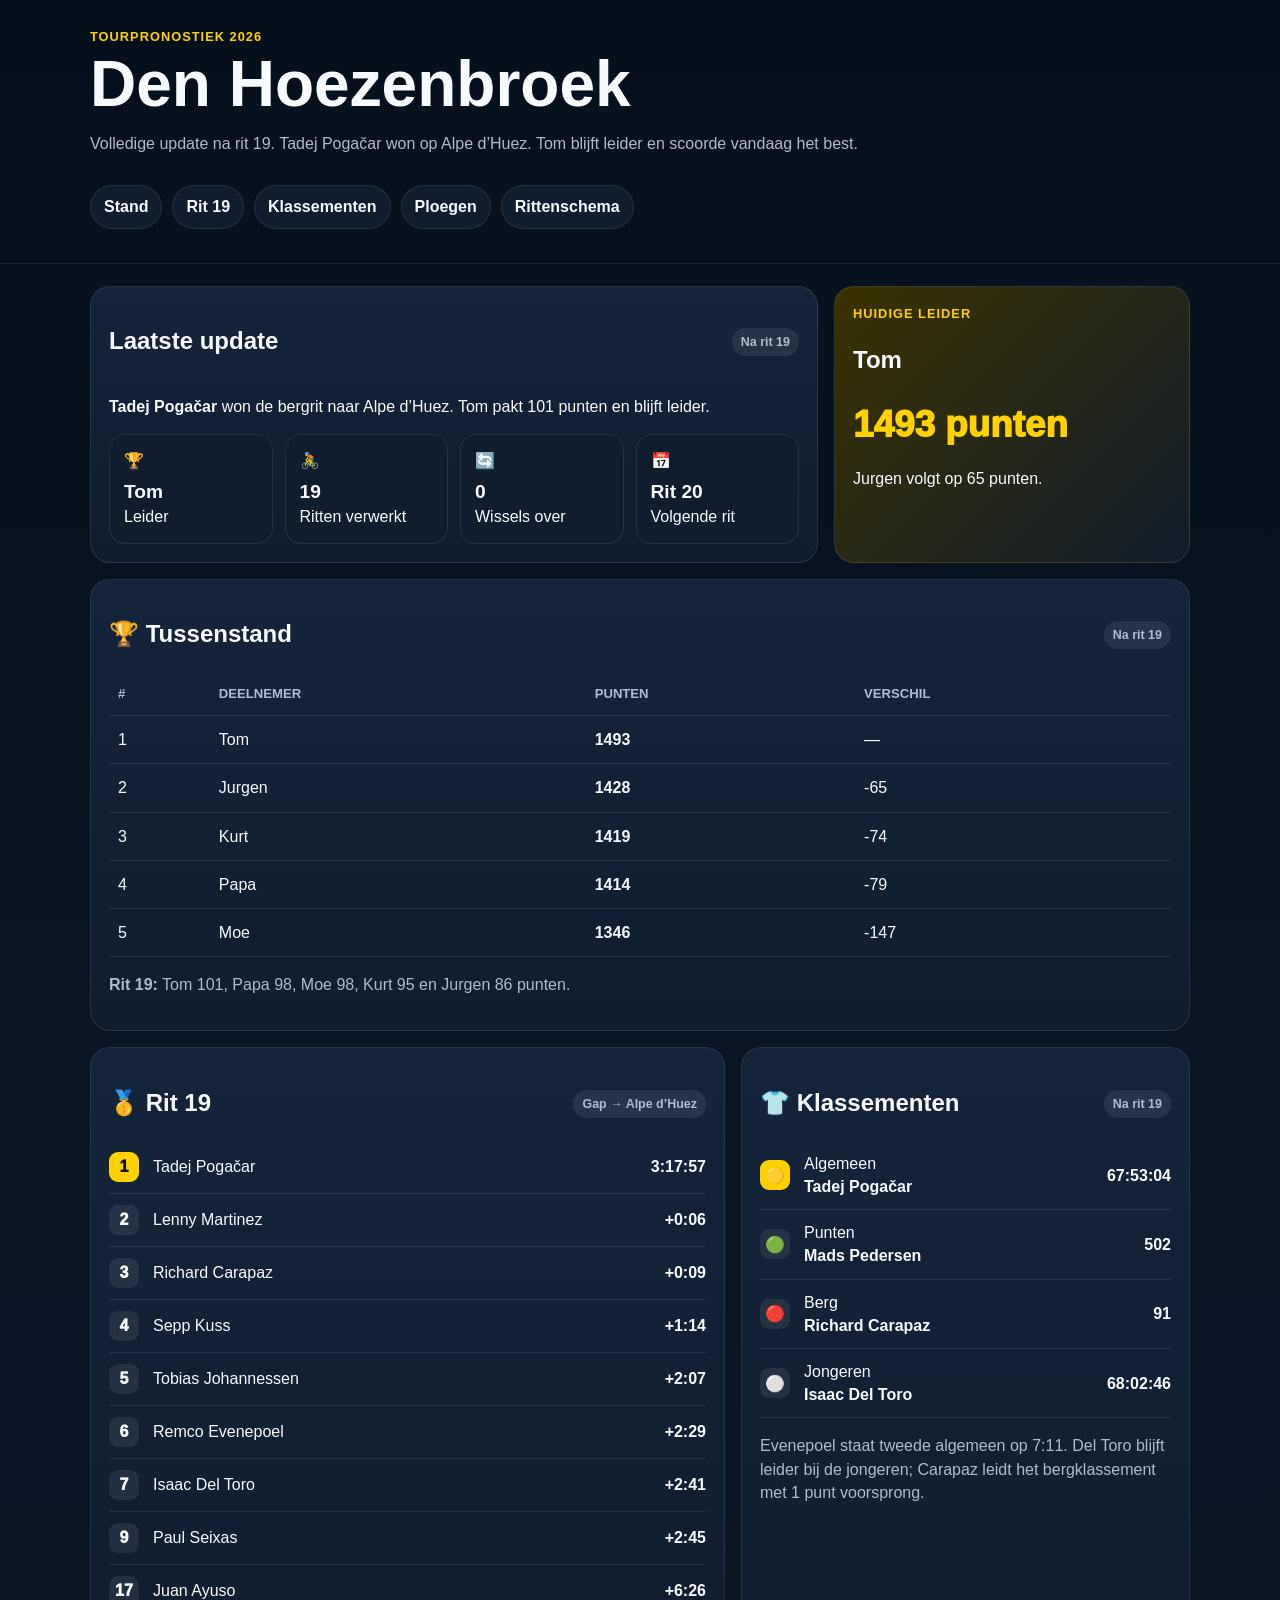
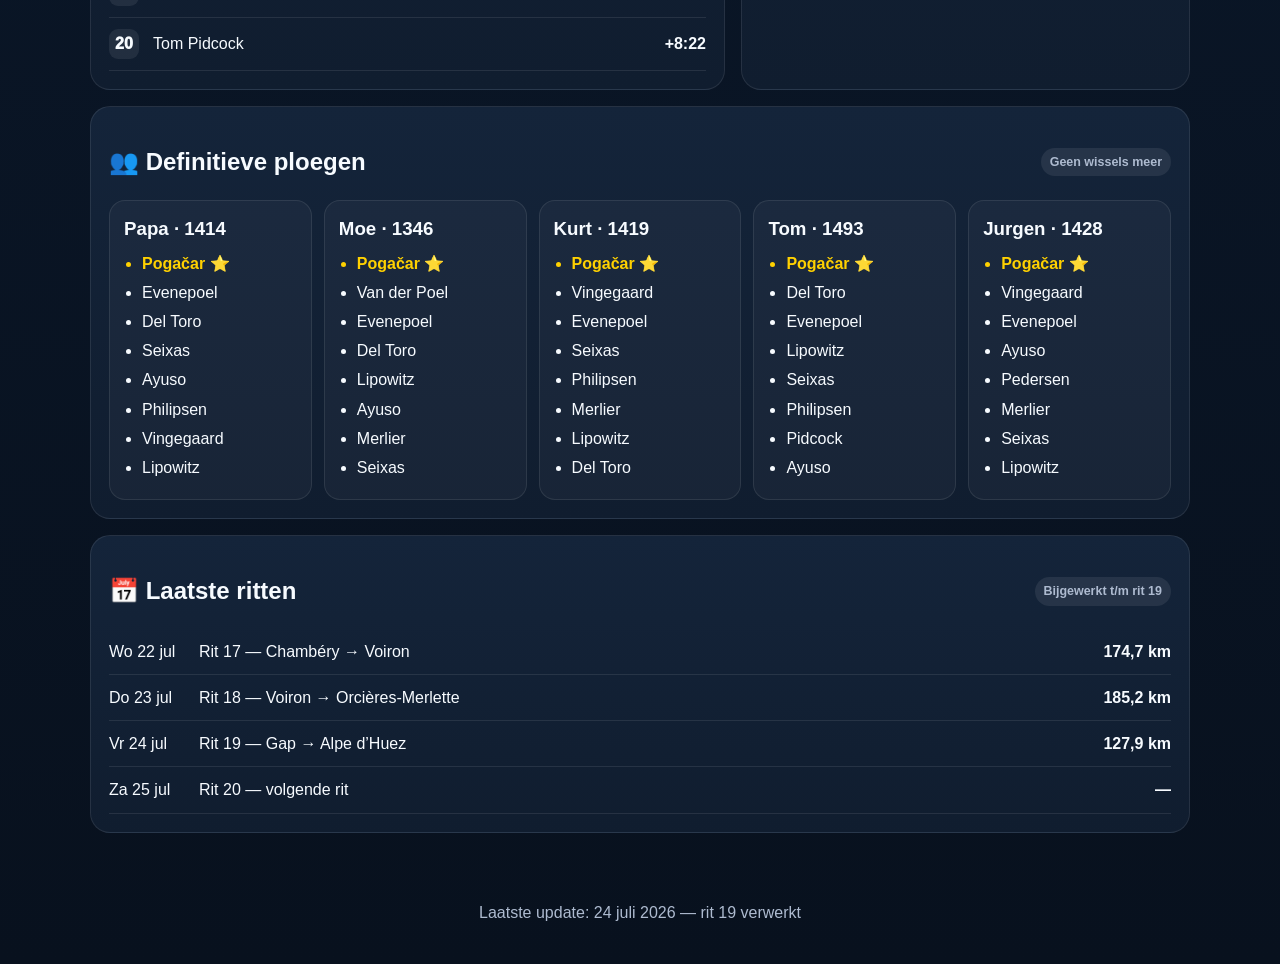
==== commit c258c004: "Add files via upload" ====
--- a/index..html
+++ b/index..html
@@ -1,65 +1,22 @@
 <!doctype html>
 <html lang="nl">
 <head>
-  <meta charset="utf-8" />
-  <meta name="viewport" content="width=device-width, initial-scale=1" />
-  <title>Tourpronostiek Den Hoezenbroek — na rit 16</title>
-  <meta name="description" content="De officiële Tourpronostiek van Den Hoezenbroek" />
-  <link rel="icon" href="data:image/svg+xml,%3Csvg xmlns='http://www.w3.org/2000/svg' viewBox='0 0 64 64'%3E%3Crect width='64' height='64' rx='16' fill='%23ffd100'/%3E%3Ctext x='32' y='39' text-anchor='middle' font-size='23' font-family='Arial' font-weight='900' fill='%23070a12'%3EDH%3C/text%3E%3C/svg%3E" />
-  <style>
-    :root{--bg:#070a12;--panel:#111827;--panel2:#172033;--line:rgba(255,255,255,.12);--text:#f8fafc;--muted:#b8c7df;--yellow:#ffd100;--green:#43d17c;--red:#ff5f6d;--blue:#62a6ff;--shadow:0 24px 80px rgba(0,0,0,.35);--radius:22px}
-    *{box-sizing:border-box} html{scroll-behavior:smooth} body{margin:0;font-family:Inter,system-ui,-apple-system,Segoe UI,Roboto,Arial,sans-serif;background:radial-gradient(circle at top left,rgba(255,209,0,.14),transparent 28%),linear-gradient(180deg,#070a12 0%,#09111f 100%);color:var(--text);overflow-x:hidden} a{color:inherit;text-decoration:none}.wrap{width:min(1180px,calc(100% - 36px));margin-inline:auto}.site-header{position:sticky;top:0;z-index:10;background:rgba(7,10,18,.82);backdrop-filter:blur(18px);border-bottom:1px solid var(--line)}.nav{height:76px;display:flex;align-items:center;justify-content:space-between;gap:20px}.brand{display:flex;align-items:center;gap:12px;font-weight:900}.brand-icon{display:grid;place-items:center;width:44px;height:44px;border-radius:15px;background:linear-gradient(135deg,var(--yellow),#ffef77);color:#111;font-size:24px;box-shadow:0 10px 30px rgba(255,209,0,.2)}.brand small{display:block;color:var(--muted);font-weight:700;margin-top:2px}.nav-links{display:flex;gap:10px;flex-wrap:wrap}.nav-links a{padding:10px 12px;border-radius:999px;color:#dbeafe;font-weight:800;font-size:14px}.nav-links a:hover,.nav-links a.active{background:rgba(255,255,255,.08);color:#fff}.hero{padding:34px 0 26px}.hero-grid{display:grid;grid-template-columns:1.1fr .9fr;gap:22px;align-items:start}.pill{display:inline-flex;align-items:center;gap:8px;background:var(--yellow);color:#111;padding:10px 16px;border-radius:999px;font-weight:1000;letter-spacing:.09em;text-transform:uppercase;font-size:13px}.title{margin:24px 0 16px;font-size:clamp(38px,5vw,64px);line-height:.98;letter-spacing:-.055em;font-weight:1000}.yellow{display:block;color:var(--yellow)}.lead{max-width:720px;color:#d9e7ff;font-size:clamp(18px,2vw,24px);line-height:1.45;margin:0}.actions{display:flex;gap:14px;flex-wrap:wrap;margin-top:28px}.btn{display:inline-flex;align-items:center;justify-content:center;gap:8px;border-radius:999px;padding:14px 20px;font-weight:1000;border:1px solid var(--line)}.btn.primary{background:var(--yellow);color:#111;border-color:transparent}.btn.secondary{background:rgba(255,255,255,.07)}.card,.panel,.stat-card{background:linear-gradient(180deg,rgba(255,255,255,.06),rgba(255,255,255,.03));border:1px solid var(--line);border-radius:var(--radius);box-shadow:var(--shadow)}.leader{padding:30px}.eyebrow{font-weight:1000;color:#eaf2ff}.leader h2{font-size:42px;margin:20px 0 6px}.leader .points{font-size:34px;font-weight:1000;color:var(--yellow);margin:0 0 16px}.leader p{color:var(--muted);font-size:18px;line-height:1.35}.mini-stats{display:grid;grid-template-columns:repeat(3,1fr);gap:12px;margin-top:24px}.mini{padding:18px;border-radius:18px;background:rgba(255,255,255,.05);border:1px solid var(--line)}.mini strong{display:block;font-size:30px;color:#fff}.mini span{color:var(--muted);font-weight:700}.stat-grid{display:grid;grid-template-columns:repeat(4,1fr);gap:18px;margin:8px 0 24px}.stat-card{padding:22px}.stat-card .icon{font-size:28px}.stat-card h3{margin:12px 0 6px;color:var(--muted);font-size:17px}.stat-card strong{font-size:30px}.layout{display:grid;grid-template-columns:1fr 1fr;gap:22px;margin-bottom:34px}.panel{padding:22px}.panel-head{display:flex;align-items:center;justify-content:space-between;gap:12px;margin-bottom:16px}.panel h2{margin:0;font-size:25px}.tag{font-size:12px;border:1px solid var(--line);border-radius:999px;padding:8px 11px;color:#cfe3ff}.table-wrap{overflow-x:auto;border:1px solid var(--line);border-radius:18px}.table{width:100%;border-collapse:collapse;min-width:520px}.table th,.table td{padding:15px 14px;text-align:left;border-bottom:1px solid var(--line)}.table th{font-size:12px;color:#b9d5ff;text-transform:uppercase;letter-spacing:.07em}.table tr:last-child td{border-bottom:0}.rank{font-weight:1000;color:var(--yellow)}.status{display:inline-flex;align-items:center;gap:7px;background:rgba(67,209,124,.18);color:#9df5bd;border-radius:999px;padding:7px 10px;font-size:12px;font-weight:900}.dot{width:8px;height:8px;border-radius:50%;background:var(--green)}.stage-card{display:grid;grid-template-columns:110px 1fr;gap:22px;align-items:center}.stage-img{width:110px;height:110px;border-radius:18px;background:linear-gradient(135deg,#164f69 0%,#17344d 45%,#ffd100 100%);display:grid;place-items:center;font-size:48px}.stage-title{font-size:27px;font-weight:1000;margin:0 0 10px}.stage-meta{display:flex;flex-wrap:wrap;gap:14px;color:#d4e6ff;font-weight:800}.stage-note{margin-top:12px;color:#dcecff;font-weight:800}.schedule{display:grid;gap:10px}.stage-row{display:grid;grid-template-columns:36px 90px 1fr 80px 28px;align-items:center;gap:12px;padding:12px 14px;border-radius:14px;background:rgba(255,255,255,.055);border:1px solid var(--line);font-weight:900}.stage-row.done{background:rgba(67,209,124,.10);border-color:rgba(67,209,124,.28)}.stage-row.current{background:rgba(255,209,0,.16);border-color:rgba(255,209,0,.42)}.stage-row .num{color:var(--yellow)}.stage-row .date{color:#bdd5ff;font-size:13px}.stage-row .dist{text-align:right}.summary-grid{display:grid;grid-template-columns:repeat(5,1fr);gap:14px}.rider-card{padding:16px;border-radius:18px;background:rgba(255,255,255,.045);border:1px solid var(--line)}.rider-card h3{margin:0 0 10px}.rider-card ul{margin:0;padding-left:18px;color:#d8e8ff}.captain{color:var(--yellow);font-weight:1000}.footer{padding:28px 0 40px;color:var(--muted);text-align:center}.mobile-list{display:none}.result-list{display:grid;gap:8px}.result-item{display:flex;align-items:center;justify-content:space-between;gap:14px;padding:11px 12px;border-radius:12px;background:rgba(255,255,255,.045);border:1px solid var(--line)}.small{font-size:13px;color:var(--muted)}
-    @media(max-width:900px){.nav{height:auto;padding:14px 0;align-items:flex-start}.nav-links{justify-content:flex-start}.hero-grid,.layout{grid-template-columns:1fr}.stat-grid{grid-template-columns:1fr 1fr}.leader h2{font-size:34px}.mini-stats{grid-template-columns:1fr 1fr 1fr}.stage-row{grid-template-columns:32px 74px 1fr 64px 24px}.wrap{width:min(100% - 24px,1180px)}}
-    @media(max-width:560px){.brand small{display:none}.nav-links a{font-size:13px;padding:8px 9px}.hero{padding:22px 0}.title{font-size:42px;letter-spacing:-.045em}.lead{font-size:17px}.actions .btn{width:100%}.stat-grid{grid-template-columns:1fr}.card,.panel{border-radius:18px}.leader{padding:22px}.mini-stats{grid-template-columns:1fr}.table-wrap{display:none}.mobile-list{display:grid;gap:10px}.standing-card{padding:14px;border-radius:14px;border:1px solid var(--line);background:rgba(255,255,255,.05);display:flex;align-items:center;justify-content:space-between;gap:12px}.standing-card strong{font-size:18px}.standing-card .pts{font-size:20px;font-weight:1000;color:var(--yellow)}.stage-card{grid-template-columns:76px 1fr;gap:14px}.stage-img{width:76px;height:76px;font-size:34px}.stage-title{font-size:22px}.stage-meta{font-size:14px;gap:8px}.stage-row{grid-template-columns:30px 1fr 55px 24px}.stage-row .date{display:none}.stage-row .dist{font-size:13px}.summary-grid{grid-template-columns:1fr}.panel h2{font-size:22px}.table{min-width:0}.result-item{font-size:14px}}
-  </style>
+<meta charset="utf-8">
+<meta name="viewport" content="width=device-width,initial-scale=1">
+<title>Tourpronostiek Den Hoezenbroek — na rit 19</title>
+<style>
+:root{--bg:#07111f;--panel:#101d2f;--panel2:#14243a;--text:#f7fbff;--muted:#aebbd0;--line:rgba(255,255,255,.09);--yellow:#ffd100}
+*{box-sizing:border-box}body{margin:0;background:linear-gradient(180deg,#06101d,#0a1627 55%,#08111e);color:var(--text);font-family:Arial,sans-serif;line-height:1.45}.wrap{width:min(1100px,calc(100% - 28px));margin:auto}header{padding:28px 0 20px;border-bottom:1px solid var(--line)}.eyebrow{color:var(--yellow);font-weight:900;text-transform:uppercase;letter-spacing:.08em;font-size:.8rem}h1{font-size:clamp(2rem,6vw,4rem);line-height:1;margin:.35rem 0 .8rem}.lead,.note{color:var(--muted)}nav{display:flex;gap:10px;overflow:auto;padding:14px 0}nav a{white-space:nowrap;color:var(--text);text-decoration:none;background:var(--panel);border:1px solid var(--line);padding:9px 13px;border-radius:999px;font-weight:800}main{padding:22px 0 44px}.hero,.grid{display:grid;grid-template-columns:repeat(12,1fr);gap:16px}.card{grid-column:span 12;background:linear-gradient(180deg,var(--panel2),var(--panel));border:1px solid var(--line);border-radius:20px;padding:18px}.hero .card:first-child{grid-column:span 8}.leader{grid-column:span 4;background:linear-gradient(135deg,#3b3200,#111d2d)}.leader .points{font-size:2.3rem;font-weight:1000;color:var(--yellow)}.stats{display:grid;grid-template-columns:repeat(4,1fr);gap:12px}.stat{background:var(--panel);border:1px solid var(--line);border-radius:16px;padding:14px}.stat strong{display:block;font-size:1.2rem;margin-top:5px}.head{display:flex;justify-content:space-between;align-items:center;gap:10px}.tag{padding:5px 9px;border-radius:999px;background:rgba(255,255,255,.08);color:var(--muted);font-size:.78rem;font-weight:800}table{width:100%;border-collapse:collapse}th,td{padding:12px 9px;border-bottom:1px solid var(--line);text-align:left}th{color:var(--muted);font-size:.82rem;text-transform:uppercase}.result-row,.stage-row{display:grid;align-items:center;gap:10px;padding:11px 0;border-bottom:1px solid var(--line)}.result-row{grid-template-columns:34px 1fr auto}.stage-row{grid-template-columns:80px 1fr auto}.place{width:30px;height:30px;border-radius:9px;background:rgba(255,255,255,.08);display:grid;place-items:center;font-weight:1000}.gold{background:var(--yellow);color:#111}.teams{display:grid;grid-template-columns:repeat(5,1fr);gap:12px}.team{background:rgba(255,255,255,.035);border:1px solid var(--line);border-radius:16px;padding:14px}.team h3{margin:0 0 10px}.team ul{margin:0;padding-left:18px}.team li{margin:6px 0}.captain{color:var(--yellow);font-weight:900}footer{color:var(--muted);text-align:center;padding:24px 0 40px}
+@media(max-width:850px){.wrap{width:min(100% - 20px,1100px)}header{padding:20px 0 12px}h1{font-size:2.35rem}.hero,.grid{display:block}.hero .card:first-child,.leader,.grid .card{width:100%;margin-bottom:14px}.stats{grid-template-columns:repeat(2,minmax(0,1fr))}.teams{grid-template-columns:1fr}.table-wrap{overflow-x:auto;-webkit-overflow-scrolling:touch}.card{padding:15px;border-radius:16px;overflow:hidden}.head{align-items:flex-start;flex-wrap:wrap}.tag{max-width:100%;white-space:normal}.result-row{grid-template-columns:32px minmax(0,1fr) auto;gap:9px}.result-row span:nth-child(2){min-width:0;overflow-wrap:anywhere}.result-row strong{white-space:nowrap;font-size:.95rem}.stage-row{grid-template-columns:70px minmax(0,1fr);gap:8px}.stage-row strong{grid-column:2;justify-self:start;color:var(--muted)}}
+</style>
 </head>
 <body>
-  <header class="site-header"><div class="wrap nav"><a class="brand" href="#"><span class="brand-icon">🚴</span><span>Tourpronostiek<br><small>Den Hoezenbroek 2026</small></span></a><nav class="nav-links"><a class="active" href="#klassement">Klassement</a><a href="#wissels">Wissels</a><a href="#ritten">Ritten</a><a href="#ploegen">Ploegen</a></nav></div></header>
-  <main class="wrap">
-    <section class="hero"><div class="hero-grid"><div><div class="pill">🟡 Tour de France 2026</div><h1 class="title">De officiële<br>Tourpronostiek<span class="yellow">DEN HOEZENBROEK</span></h1><p class="lead">Rit 16, de tijdrit van Évian-les-Bains naar Thonon-les-Bains, is verwerkt. Remco Evenepoel won en Tom neemt de leiding in de pronostiek.</p><div class="actions"><a class="btn primary" href="#klassement">🏆 Bekijk klassement</a><a class="btn secondary" href="#ploegen">👥 Bekijk ploegen</a></div></div><aside class="card leader"><div class="eyebrow">🏆 Huidige leider</div><h2>Tom</h2><p class="points">1320 punten</p><p>Tom neemt de leiding met 14 punten voorsprong op Jurgen. Tom en Papa scoorden in rit 16 allebei 119 punten.</p><div class="mini-stats"><div class="mini"><strong>5</strong><span>Deelnemers</span></div><div class="mini"><strong>16</strong><span>Ritten</span></div><div class="mini"><strong>3</strong><span>Wissels over</span></div></div></aside></div></section>
-    <section class="stat-grid"><div class="stat-card"><div class="icon">🏆</div><h3>Leider</h3><strong>Tom</strong></div><div class="stat-card"><div class="icon">👥</div><h3>Deelnemers</h3><strong>5</strong></div><div class="stat-card"><div class="icon">🔄</div><h3>Wissels</h3><strong>3 over</strong></div><div class="stat-card"><div class="icon">🚴</div><h3>Volgende activiteit</h3><strong>Rit 17</strong></div></section>
-    <section class="layout" id="klassement"><div class="panel"><div class="panel-head"><h2>🏆 Klassement</h2><span class="tag">Na rit 16</span></div><div class="table-wrap"><table class="table"><thead><tr><th>#</th><th>Deelnemer</th><th>Punten</th><th>Verschil</th></tr></thead><tbody><tr><td class="rank">1</td><td>Tom</td><td>1320</td><td>—</td></tr><tr><td class="rank">2</td><td>Jurgen</td><td>1306</td><td>-14</td></tr><tr><td class="rank">3</td><td>Kurt</td><td>1270</td><td>-50</td></tr><tr><td class="rank">4</td><td>Papa</td><td>1257</td><td>-63</td></tr><tr><td class="rank">5</td><td>Moe</td><td>1196</td><td>-124</td></tr></tbody></table></div><div class="mobile-list"><div class="standing-card"><div><strong>🥇 Tom</strong><br><span class="small">Leider</span></div><div class="pts">1320</div></div><div class="standing-card"><div><strong>🥈 Jurgen</strong><br><span class="small">-14</span></div><div class="pts">1306</div></div><div class="standing-card"><div><strong>🥉 Kurt</strong><br><span class="small">-50</span></div><div class="pts">1270</div></div><div class="standing-card"><div><strong>4. Papa</strong><br><span class="small">-63</span></div><div class="pts">1257</div></div><div class="standing-card"><div><strong>5. Moe</strong><br><span class="small">-124</span></div><div class="pts">1196</div></div></div><p class="small">Rit 16 punten: Tom 119, Papa 119, Kurt 114, Jurgen 103, Moe 101. Puntentelling: 30, 25, 20, 18, 16, 14, 12, 10, 9, 8; plaatsen 11-15 = 5, 16-20 = 3, 21-25 = 1. Kopman telt dubbel. Stand na rit 15 + rit 16: Tom 1201 + 119 = 1320; Jurgen 1203 + 103 = 1306; Kurt 1156 + 114 = 1270; Papa 1138 + 119 = 1257; Moe 1095 + 101 = 1196.</p></div>
-      <div class="panel" id="wissels"><div class="panel-head"><h2>🔄 Wissels per deelnemer</h2><span class="tag">Gebruikt / 3</span></div><div class="table-wrap"><table class="table"><thead><tr><th>Deelnemer</th><th>Nog over</th><th>Status</th></tr></thead><tbody><tr><td>Papa</td><td>1</td><td><span class="status"><span class="dot"></span>2 gebruikt</span></td></tr><tr><td>Moe</td><td>2</td><td><span class="status"><span class="dot"></span>1 gebruikt</span></td></tr><tr><td>Kurt</td><td>0</td><td><span class="status"><span class="dot"></span>3 gebruikt</span></td></tr><tr><td>Tom</td><td>0</td><td><span class="status"><span class="dot"></span>3 gebruikt</span></td></tr><tr><td>Jurgen</td><td>0</td><td><span class="status"><span class="dot"></span>3 gebruikt</span></td></tr></tbody></table></div><div class="mobile-list"><div class="standing-card"><strong>Papa</strong><span class="pts">1 over</span></div><div class="standing-card"><strong>Moe</strong><span class="pts">2 over</span></div><div class="standing-card"><strong>Kurt</strong><span class="pts">0 over</span></div><div class="standing-card"><strong>Tom</strong><span class="pts">0 over</span></div><div class="standing-card"><strong>Jurgen</strong><span class="pts">0 over</span></div></div><p class="small">Wissels: Papa — Carapaz eruit, Vingegaard erin vanaf rit 2; Van der Poel eruit, Isaac Del Toro erin vanaf rit 13. Moe — Milan Fretin eruit, Tim Merlier erin vanaf rit 12. Kurt — Ben Healy eruit, Olav Kooij erin vanaf rit 7; Van Eetvelt eruit, Florian Lipowitz erin vanaf rit 13; Olav Kooij eruit, Isaac Del Toro erin vanaf rit 14. Tom — Mathieu van der Poel eruit, Olav Kooij erin vanaf rit 7; Olav Kooij eruit, Tom Pidcock erin vanaf rit 13; Jonas Vingegaard eruit, Juan Ayuso erin vanaf rit 16. Jurgen — Tobias Halland Johannessen eruit, Olav Kooij erin vanaf rit 7; Olav Kooij eruit, Paul Seixas erin vanaf rit 13; Jasper Philipsen eruit, Florian Lipowitz erin vanaf rit 16.</p></div></section>
-    <section class="layout" id="ritten"><div class="panel"><div class="panel-head"><h2>🚴 Eerstvolgende activiteit</h2><span class="tag">Rit 17</span></div><div class="stage-card"><div class="stage-img">🚴</div><div><p class="stage-title">Woensdag 22 juli — Rit 17</p><p>De Tour gaat verder na de tijdrit. De details van de volgende etappe worden aangevuld zodra de uitslag beschikbaar is.</p><div class="stage-meta"><span>📅 Woensdag 22 juli</span></div><p class="stage-note">Pronostiekstand bijgewerkt na rit 16.</p></div></div></div>
-<div class="panel"><div class="panel-head"><h2>📅 Rittenschema</h2><span class="tag">Bevestigd t/m rit 16</span></div><div class="schedule">
-<div class="stage-row done"><span class="num">✓</span><span class="date">Wo 8 jul</span><span>Rit 5 — Lannemezan › Pau</span><span class="dist">158,3 km</span><span>🟢</span></div>
-<div class="stage-row done"><span class="num">✓</span><span class="date">Do 9 jul</span><span>Rit 6 — route niet bevestigd</span><span class="dist">—</span><span>🚴</span></div>
-<div class="stage-row done"><span class="num">✓</span><span class="date">Vr 10 jul</span><span>Rit 7 — Hagetmau › Bordeaux</span><span class="dist">175,1 km</span><span>🟢</span></div>
-<div class="stage-row done"><span class="num">✓</span><span class="date">Za 11 jul</span><span>Rit 8 — Périgueux › Bergerac</span><span class="dist">180,4 km</span><span>🟢</span></div>
-<div class="stage-row done"><span class="num">✓</span><span class="date">Zo 12 jul</span><span>Rit 9 — Malemort › Ussel</span><span class="dist">154,6 km</span><span>🌄</span></div>
-<div class="stage-row"><span class="num">—</span><span class="date">Ma 13 jul</span><span>Rustdag</span><span class="dist">—</span><span>🛌</span></div>
-<div class="stage-row done"><span class="num">✓</span><span class="date">Di 14 jul</span><span>Rit 10 — Aurillac › Le Lioran</span><span class="dist">166,6 km</span><span>⛰️</span></div>
-<div class="stage-row done"><span class="num">✓</span><span class="date">Wo 15 jul</span><span>Rit 11 — Vichy › Nevers</span><span class="dist">161,3 km</span><span>🟢</span></div>
-<div class="stage-row done"><span class="num">✓</span><span class="date">Do 16 jul</span><span>Rit 12 — Circuit de Nevers Magny-Cours › Chalon-sur-Saône</span><span class="dist">179,1 km</span><span>🟢</span></div>
-<div class="stage-row done"><span class="num">✓</span><span class="date">Vr 17 jul</span><span>Rit 13 — Dole › Belfort</span><span class="dist">205,8 km</span><span>🟠</span></div>
-<div class="stage-row done"><span class="num">✓</span><span class="date">Za 18 jul</span><span>Rit 14 — Mulhouse › Le Markstein</span><span class="dist">155,3 km</span><span>⛰️</span></div>
-<div class="stage-row done"><span class="num">✓</span><span class="date">Zo 19 jul</span><span>Rit 15 — Champagnole › Plateau de Solaison</span><span class="dist">183,9 km</span><span>⛰️</span></div>
-<div class="stage-row"><span class="num">—</span><span class="date">Ma 20 jul</span><span>Rustdag</span><span class="dist">—</span><span>🛌</span></div><div class="stage-row done"><span class="num">✓</span><span class="date">Di 21 jul</span><span>Rit 16 — Évian-les-Bains › Thonon-les-Bains</span><span class="dist">26,1 km</span><span>⏱️</span></div><div class="stage-row current"><span class="num">17</span><span class="date">Wo 22 jul</span><span>Rit 17</span><span class="dist">—</span><span>🚴</span></div>
-</div></div></section>
-    <section class="layout"><div class="panel"><div class="panel-head"><h2>🥇 Rit 16</h2><span class="tag">Uitslag</span></div><div class="result-list">
-<div class="result-item"><strong>1. Remco Evenepoel</strong><span>30 ptn</span></div>
-<div class="result-item"><strong>2. Tadej Pogačar</strong><span>25 ptn</span></div>
-<div class="result-item"><strong>3. Mattias Skjelmose</strong><span>20 ptn</span></div>
-<div class="result-item"><strong>4. Paul Seixas</strong><span>18 ptn</span></div>
-<div class="result-item"><strong>5. Isaac Del Toro</strong><span>16 ptn</span></div>
-<div class="result-item"><strong>6. Mattia Cattaneo</strong><span>14 ptn</span></div>
-<div class="result-item"><strong>7. Thymen Arensman</strong><span>12 ptn</span></div>
-<div class="result-item"><strong>8. Bruno Armirail</strong><span>10 ptn</span></div>
-<div class="result-item"><strong>9. Pablo Castrillo</strong><span>9 ptn</span></div>
-<div class="result-item"><strong>10. Joshua Tarling</strong><span>8 ptn</span></div>
-</div></div><div class="panel"><div class="panel-head"><h2>👕 Truien na rit 16</h2><span class="tag">Tour</span></div><div class="result-list">
-<div class="result-item"><strong>🟡 Geel</strong><span>Tadej Pogačar</span></div>
-<div class="result-item"><strong>🟢 Groen</strong><span>Mads Pedersen</span></div>
-<div class="result-item"><strong>🔴 Bolletjes</strong><span>Tadej Pogačar</span></div>
-<div class="result-item"><strong>⚪ Wit</strong><span>Isaac Del Toro</span></div>
-</div></div></section>
-    <section class="panel" id="ploegen"><div class="panel-head"><h2>👥 Ploegen</h2><span class="tag">Selecties na de wissels voor rit 16</span></div><div class="summary-grid">
-<div class="rider-card"><h3>Papa • 1257</h3><ul><li class="captain">Pogačar ⭐</li><li>Evenepoel</li><li>Isaac Del Toro 🔄</li><li>Seixas</li><li>Ayuso</li><li>Merlier</li><li>Philipsen</li><li>Vingegaard 🔄</li></ul></div>
-<div class="rider-card"><h3>Moe • 1196</h3><ul><li class="captain">Pogačar ⭐</li><li>Vingegaard</li><li>Van der Poel</li><li>Evenepoel</li><li>Del Toro</li><li>Lipowitz</li><li>Ayuso</li><li>Tim Merlier 🔄</li></ul></div>
-<div class="rider-card"><h3>Kurt • 1270</h3><ul><li class="captain">Pogačar ⭐</li><li>Vingegaard</li><li>Evenepoel</li><li>Seixas</li><li>Philipsen</li><li>Merlier</li><li>Florian Lipowitz 🔄</li><li>Isaac Del Toro 🔄</li></ul></div>
-<div class="rider-card"><h3>Tom • 1320</h3><ul><li class="captain">Pogačar ⭐</li><li>Del Toro</li><li>Evenepoel</li><li>Lipowitz</li><li>Seixas</li><li>Philipsen</li><li>Tom Pidcock 🔄</li><li>Juan Ayuso 🔄</li></ul></div>
-<div class="rider-card"><h3>Jurgen • 1306</h3><ul><li class="captain">Pogačar ⭐</li><li>Vingegaard</li><li>Evenepoel</li><li>Ayuso</li><li>Pedersen</li><li>Merlier</li><li>Paul Seixas 🔄</li><li>Florian Lipowitz 🔄</li></ul></div>
-</div><p class="small">Vanaf rit 16 rijdt Jurgen met Lipowitz in plaats van Philipsen. Tom wisselde Vingegaard voor Ayuso. Kurt, Tom en Jurgen hebben hun drie wissels opgebruikt.</p></section>
-  </main><footer class="wrap footer">Laatste update: 21 juli 2026 — rit 16 verwerkt</footer>
-</body>
-</html>
+<header><div class="wrap"><div class="eyebrow">Tourpronostiek 2026</div><h1>Den Hoezenbroek</h1><p class="lead">Volledige update na rit 19. Tadej Pogačar won op Alpe d’Huez. Tom blijft leider en scoorde vandaag het best.</p><nav><a href="#stand">Stand</a><a href="#rit19">Rit 19</a><a href="#truien">Klassementen</a><a href="#ploegen">Ploegen</a><a href="#ritten">Rittenschema</a></nav></div></header>
+<main class="wrap">
+<section class="hero"><div class="card"><div class="head"><h2>Laatste update</h2><span class="tag">Na rit 19</span></div><p><strong>Tadej Pogačar</strong> won de bergrit naar Alpe d’Huez. Tom pakt 101 punten en blijft leider.</p><div class="stats"><div class="stat">🏆<strong>Tom</strong><span>Leider</span></div><div class="stat">🚴<strong>19</strong><span>Ritten verwerkt</span></div><div class="stat">🔄<strong>0</strong><span>Wissels over</span></div><div class="stat">📅<strong>Rit 20</strong><span>Volgende rit</span></div></div></div><aside class="card leader"><div class="eyebrow">Huidige leider</div><h2>Tom</h2><div class="points">1493 punten</div><p>Jurgen volgt op 65 punten.</p></aside></section>
+<section class="card" id="stand" style="margin-top:16px"><div class="head"><h2>🏆 Tussenstand</h2><span class="tag">Na rit 19</span></div><div class="table-wrap"><table><thead><tr><th>#</th><th>Deelnemer</th><th>Punten</th><th>Verschil</th></tr></thead><tbody><tr><td>1</td><td>Tom</td><td><strong>1493</strong></td><td>—</td></tr><tr><td>2</td><td>Jurgen</td><td><strong>1428</strong></td><td>-65</td></tr><tr><td>3</td><td>Kurt</td><td><strong>1419</strong></td><td>-74</td></tr><tr><td>4</td><td>Papa</td><td><strong>1414</strong></td><td>-79</td></tr><tr><td>5</td><td>Moe</td><td><strong>1346</strong></td><td>-147</td></tr></tbody></table></div><p class="note"><strong>Rit 19:</strong> Tom 101, Papa 98, Moe 98, Kurt 95 en Jurgen 86 punten.</p></section>
+<section class="grid" id="rit19" style="margin-top:16px"><div class="card" style="grid-column:span 7"><div class="head"><h2>🥇 Rit 19</h2><span class="tag">Gap → Alpe d’Huez</span></div><div class="result-row"><span class="place gold">1</span><span>Tadej Pogačar</span><strong>3:17:57</strong></div><div class="result-row"><span class="place">2</span><span>Lenny Martinez</span><strong>+0:06</strong></div><div class="result-row"><span class="place">3</span><span>Richard Carapaz</span><strong>+0:09</strong></div><div class="result-row"><span class="place">4</span><span>Sepp Kuss</span><strong>+1:14</strong></div><div class="result-row"><span class="place">5</span><span>Tobias Johannessen</span><strong>+2:07</strong></div><div class="result-row"><span class="place">6</span><span>Remco Evenepoel</span><strong>+2:29</strong></div><div class="result-row"><span class="place">7</span><span>Isaac Del Toro</span><strong>+2:41</strong></div><div class="result-row"><span class="place">9</span><span>Paul Seixas</span><strong>+2:45</strong></div><div class="result-row"><span class="place">17</span><span>Juan Ayuso</span><strong>+6:26</strong></div><div class="result-row"><span class="place">20</span><span>Tom Pidcock</span><strong>+8:22</strong></div></div><div class="card" id="truien" style="grid-column:span 5"><div class="head"><h2>👕 Klassementen</h2><span class="tag">Na rit 19</span></div><div class="result-row"><span class="place gold">🟡</span><span>Algemeen<br><strong>Tadej Pogačar</strong></span><strong>67:53:04</strong></div><div class="result-row"><span class="place">🟢</span><span>Punten<br><strong>Mads Pedersen</strong></span><strong>502</strong></div><div class="result-row"><span class="place">🔴</span><span>Berg<br><strong>Richard Carapaz</strong></span><strong>91</strong></div><div class="result-row"><span class="place">⚪</span><span>Jongeren<br><strong>Isaac Del Toro</strong></span><strong>68:02:46</strong></div><p class="note">Evenepoel staat tweede algemeen op 7:11. Del Toro blijft leider bij de jongeren; Carapaz leidt het bergklassement met 1 punt voorsprong.</p></div></section>
+<section class="card" id="ploegen" style="margin-top:16px"><div class="head"><h2>👥 Definitieve ploegen</h2><span class="tag">Geen wissels meer</span></div><div class="teams"><div class="team"><h3>Papa · 1414</h3><ul><li class="captain">Pogačar ⭐</li><li>Evenepoel</li><li>Del Toro</li><li>Seixas</li><li>Ayuso</li><li>Philipsen</li><li>Vingegaard</li><li>Lipowitz</li></ul></div><div class="team"><h3>Moe · 1346</h3><ul><li class="captain">Pogačar ⭐</li><li>Van der Poel</li><li>Evenepoel</li><li>Del Toro</li><li>Lipowitz</li><li>Ayuso</li><li>Merlier</li><li>Seixas</li></ul></div><div class="team"><h3>Kurt · 1419</h3><ul><li class="captain">Pogačar ⭐</li><li>Vingegaard</li><li>Evenepoel</li><li>Seixas</li><li>Philipsen</li><li>Merlier</li><li>Lipowitz</li><li>Del Toro</li></ul></div><div class="team"><h3>Tom · 1493</h3><ul><li class="captain">Pogačar ⭐</li><li>Del Toro</li><li>Evenepoel</li><li>Lipowitz</li><li>Seixas</li><li>Philipsen</li><li>Pidcock</li><li>Ayuso</li></ul></div><div class="team"><h3>Jurgen · 1428</h3><ul><li class="captain">Pogačar ⭐</li><li>Vingegaard</li><li>Evenepoel</li><li>Ayuso</li><li>Pedersen</li><li>Merlier</li><li>Seixas</li><li>Lipowitz</li></ul></div></div></section>
+<section class="card" id="ritten" style="margin-top:16px"><div class="head"><h2>📅 Laatste ritten</h2><span class="tag">Bijgewerkt t/m rit 19</span></div><div class="stage-row"><span>Wo 22 jul</span><span>Rit 17 — Chambéry → Voiron</span><strong>174,7 km</strong></div><div class="stage-row"><span>Do 23 jul</span><span>Rit 18 — Voiron → Orcières-Merlette</span><strong>185,2 km</strong></div><div class="stage-row"><span>Vr 24 jul</span><span>Rit 19 — Gap → Alpe d’Huez</span><strong>127,9 km</strong></div><div class="stage-row"><span>Za 25 jul</span><span>Rit 20 — volgende rit</span><strong>—</strong></div></section>
+</main><footer>Laatste update: 24 juli 2026 — rit 19 verwerkt</footer>
+</body></html>
